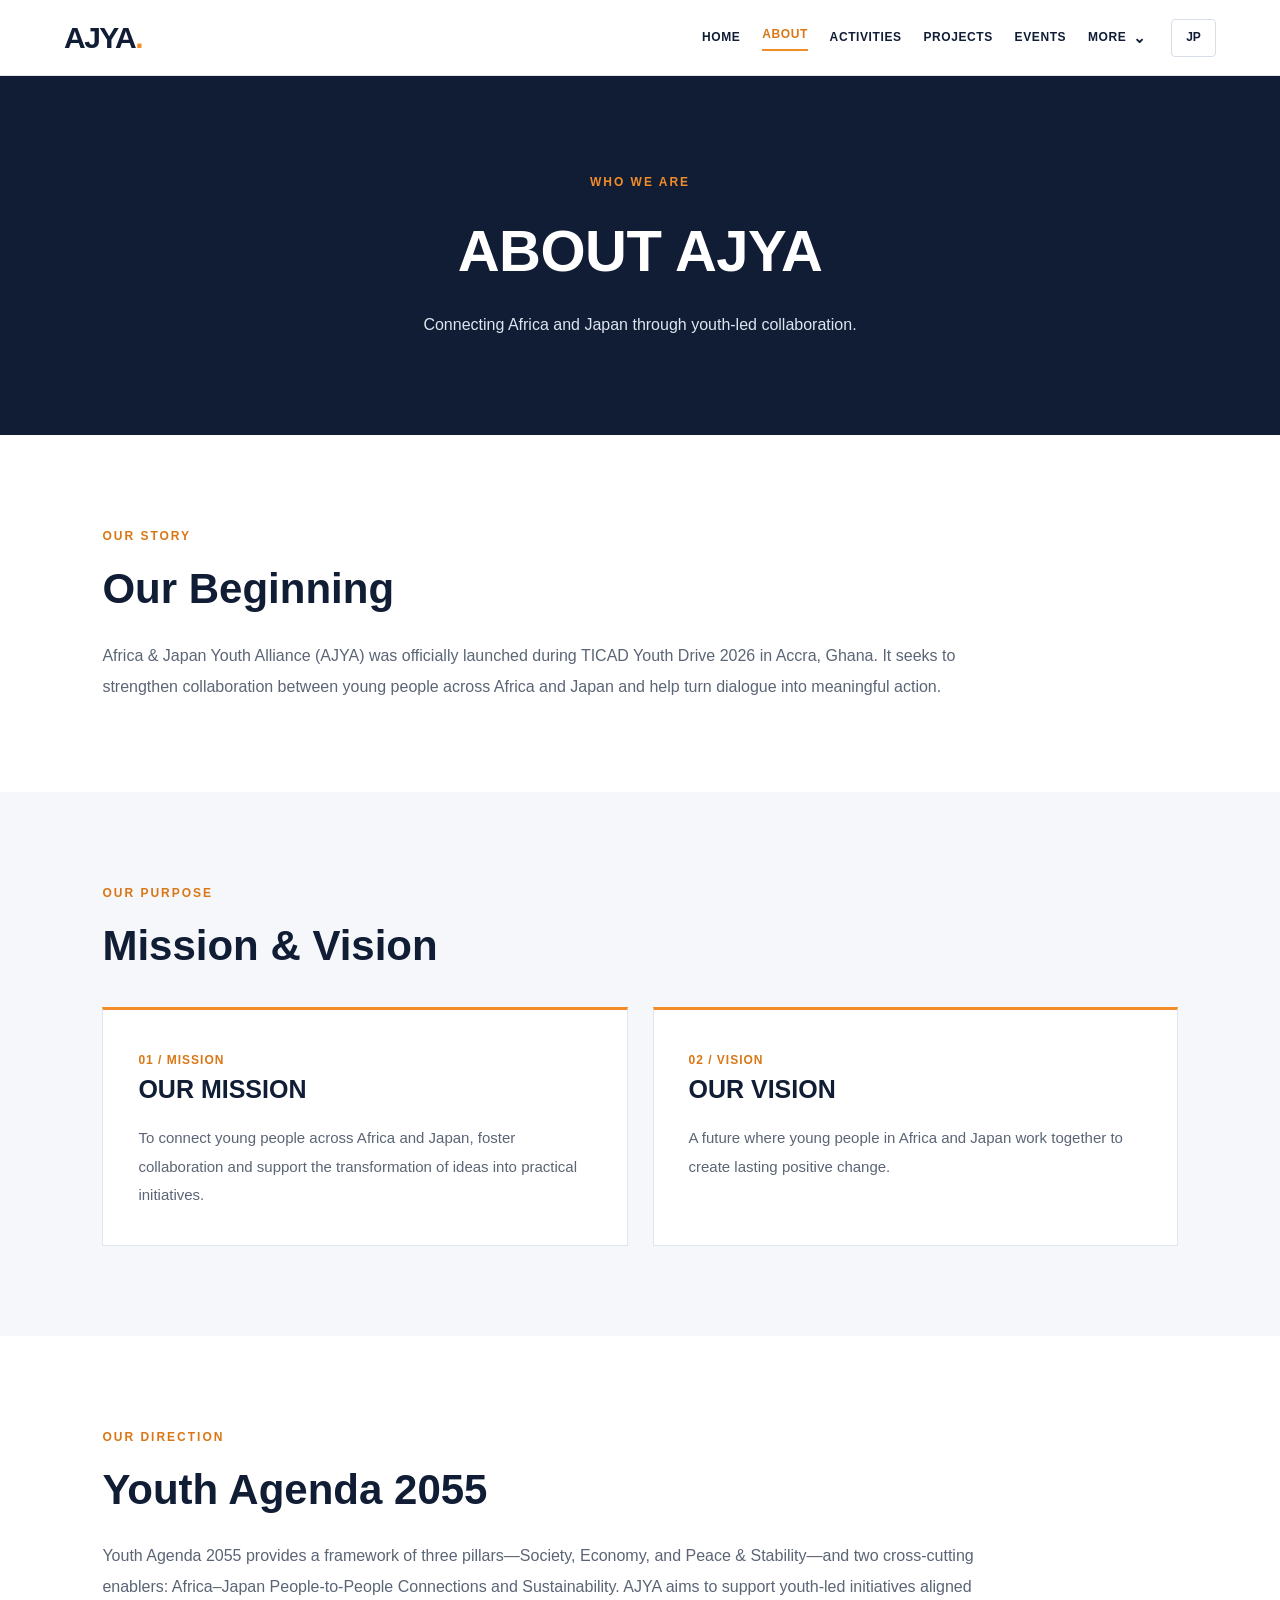
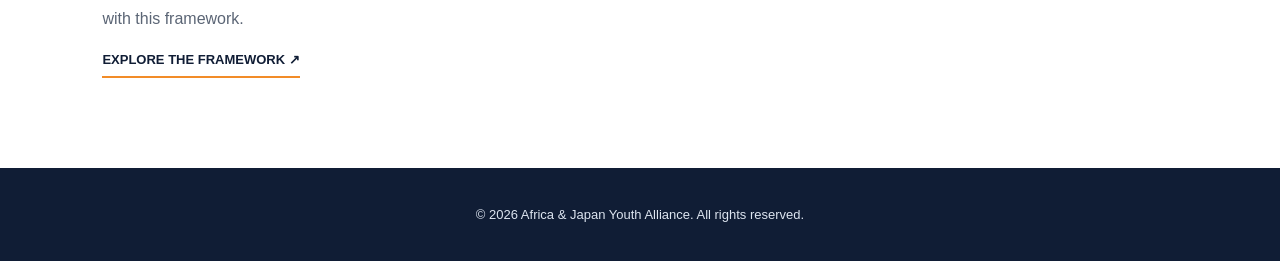
==== about.html @ 5da4e1aa "Add files via upload" ====
<!DOCTYPE html>
<html lang="en">
<head>
  <meta charset="UTF-8">
  <meta name="viewport"
        content="width=device-width, initial-scale=1.0">

  <meta name="description"
        content="Learn about the Africa & Japan Youth Alliance (AJYA).">

  <title>About Us | AJYA</title>

  <link rel="stylesheet" href="style.css">
  <script src="script.js" defer></script>
</head>

<body>

  <!-- HEADER -->
  <header class="header">
    <a href="index.html#home" class="logo">
      AJYA<span>.</span>
    </a>
  </header>
  <main>

    <!-- PAGE HERO -->
    <section class="about-page-hero">

      <p class="subtitle">WHO WE ARE</p>

      <h1>ABOUT AJYA</h1>

      <p data-en="Connecting Africa and Japan through youth-led collaboration."
         data-ja="若者の協働を通じて、アフリカと日本をつなぐ。">
        Connecting Africa and Japan through
        youth-led collaboration.
      </p>

    </section>

    <!-- OUR STORY -->
    <section class="section">

      <p class="section-label">OUR STORY</p>

      <h2 data-en="Our Beginning"
          data-ja="AJYAの始まり">
        Our Beginning
      </h2>

      <p data-en="Africa & Japan Youth Alliance (AJYA) was officially launched during TICAD Youth Drive 2026 in Accra, Ghana. It seeks to strengthen collaboration between young people across Africa and Japan and help turn dialogue into meaningful action."
         data-ja="日アフリカユース連合（AJYA）は、2026年にガーナ・アクラで開催されたTICAD Youth Drive 2026において正式に発足しました。アフリカと日本の若者の協働を強化し、対話を具体的な行動につなげることを目指しています。">
        Africa & Japan Youth Alliance (AJYA) was
        officially launched during TICAD Youth Drive
        2026 in Accra, Ghana. It seeks to strengthen
        collaboration between young people across
        Africa and Japan and help turn dialogue
        into meaningful action.
      </p>

    </section>

    <!-- MISSION & VISION -->
    <section class="section about-values">

      <p class="section-label">OUR PURPOSE</p>

      <h2 data-en="Mission & Vision"
          data-ja="ミッションとビジョン">
        Mission & Vision
      </h2>

      <div class="about-values-grid">

        <article class="about-value-card">

          <span class="agenda-number">01 / MISSION</span>

          <h3>OUR MISSION</h3>

          <p data-en="To connect young people across Africa and Japan, foster collaboration and support the transformation of ideas into practical initiatives."
             data-ja="アフリカと日本の若者をつなぎ、協働を促進し、アイデアを具体的な取り組みに変えることを支援します。">
            To connect young people across Africa
            and Japan, foster collaboration and
            support the transformation of ideas
            into practical initiatives.
          </p>

        </article>

        <article class="about-value-card">

          <span class="agenda-number">02 / VISION</span>

          <h3>OUR VISION</h3>

          <p data-en="A future where young people in Africa and Japan work together to create lasting positive change."
             data-ja="アフリカと日本の若者が協力し、長期的で前向きな変化を生み出す未来を目指します。">
            A future where young people in Africa
            and Japan work together to create
            lasting positive change.
          </p>

        </article>

      </div>

    </section>

    <!-- YOUTH AGENDA 2055 -->
    <section class="section">

      <p class="section-label">OUR DIRECTION</p>

      <h2>Youth Agenda 2055</h2>

      <p data-en="Youth Agenda 2055 provides a framework of three pillars—Society, Economy, and Peace & Stability—and two cross-cutting enablers: Africa–Japan People-to-People Connections and Sustainability. AJYA aims to support youth-led initiatives aligned with this framework."
         data-ja="Youth Agenda 2055は、「社会」「経済」「平和と安定」の3つの柱と、「日本とアフリカ間の人と人とのつながり」「持続可能性」の2つの横断的な基盤で構成されています。AJYAは、この枠組みに沿った若者主体の取り組みを支えることを目指します。">
        Youth Agenda 2055 provides a framework
        of three pillars and two cross-cutting
        enablers. AJYA aims to support youth-led
        initiatives aligned with this framework.
      </p>

      <a href="index.html#activities"
         class="agenda-link"
         data-en="EXPLORE THE FRAMEWORK ↗"
         data-ja="5つの分野を見る ↗">
        EXPLORE THE FRAMEWORK ↗
      </a>

    </section>

  </main>

  <footer>
    <p>
      &copy; 2026 Africa &amp; Japan Youth Alliance.
      All rights reserved.
    </p>
  </footer>

</body>
</html>
---- style.css ----
/* ==========================================
   AJYA OFFICIAL WEBSITE
   COMPLETE STYLESHEET
   STEP 17
========================================== */

/* ==========================================
   1. DESIGN VARIABLES
========================================== */

:root {
  --navy: #101D35;
  --navy-light: #1D3152;
  --orange: #F28C28;
  --orange-dark: #D97716;
  --white: #FFFFFF;
  --background: #F5F7FA;
  --border: #E1E6ED;
  --text: #101D35;
  --muted: #5B6575;
  --shadow: 0 10px 25px rgba(16, 29, 53, 0.08);
}

/* ==========================================
   2. RESET & GLOBAL
========================================== */

* {
  margin: 0;
  padding: 0;
  box-sizing: border-box;
}

html {
  scroll-behavior: smooth;
  scroll-padding-top: 90px;
}

body {
  font-family:
    Arial,
    "Noto Sans JP",
    "Hiragino Kaku Gothic ProN",
    "Yu Gothic",
    sans-serif;
  color: var(--text);
  background: var(--white);
  line-height: 1.7;
  overflow-x: hidden;
}

img {
  display: block;
  max-width: 100%;
  height: auto;
}

a {
  color: inherit;
  text-decoration: none;
}

button {
  font: inherit;
}

button,
a,
summary {
  -webkit-tap-highlight-color: transparent;
}

button:focus-visible,
a:focus-visible,
summary:focus-visible {
  outline: 3px solid var(--orange);
  outline-offset: 4px;
}

h1,
h2,
h3,
h4 {
  line-height: 1.35;
  font-weight: 700;
}

p {
  line-height: 1.9;
}

[hidden] {
  display: none !important;
}

/* ==========================================
   3. HEADER - COMMON
========================================== */

.header,
.header.ajya-header {
  position: relative;
  z-index: 1000;
  display: flex;
  align-items: center;
  justify-content: space-between;
  gap: 24px;
  min-height: 76px;
  padding: 16px 5%;
  background: var(--white);
  color: var(--navy);
  border-bottom: 1px solid var(--border);
}

.logo {
  display: inline-block;
  flex-shrink: 0;
  color: var(--navy);
  font-size: 30px;
  font-weight: 900;
  letter-spacing: -1.5px;
  line-height: 1;
}

.logo span {
  color: var(--orange);
}

/* Desktop navigation */

.ajya-desktop-nav {
  display: flex;
  align-items: center;
  justify-content: center;
  gap: clamp(12px, 1.7vw, 28px);
  margin-left: auto;
}

.ajya-desktop-nav > a,
.ajya-more > summary {
  color: var(--navy);
  font-size: 12px;
  font-weight: 700;
  letter-spacing: 0.6px;
  white-space: nowrap;
  cursor: pointer;
  transition: color 0.2s ease;
}

.ajya-desktop-nav > a:hover,
.ajya-more > summary:hover {
  color: var(--orange-dark);
}

.ajya-desktop-nav > a[aria-current="page"] {
  color: var(--orange-dark);
  border-bottom: 2px solid var(--orange);
  padding-bottom: 5px;
}

/* Header controls */

.ajya-header-controls {
  display: flex;
  align-items: center;
  gap: 12px;
  flex-shrink: 0;
}

.ajya-header .ajya-language-btn {
  display: inline-flex;
  align-items: center;
  justify-content: center;
  min-width: 45px;
  min-height: 38px;
  padding: 6px 10px;
  border: 1px solid #D8DEE7;
  border-radius: 4px;
  background: var(--white);
  color: var(--navy);
  font-size: 12px;
  font-weight: 700;
  cursor: pointer;
}

.ajya-language-btn:hover {
  border-color: var(--orange);
}

/* ==========================================
   4. MORE DROPDOWN
========================================== */

.ajya-more {
  position: relative;
}

.ajya-more > summary {
  display: flex;
  align-items: center;
  gap: 7px;
  list-style: none;
}

.ajya-more > summary::-webkit-details-marker {
  display: none;
}

.ajya-more > summary::after {
  content: "⌄";
  font-size: 15px;
  line-height: 1;
}

.ajya-more[open] > summary,
.ajya-more-active > summary {
  color: var(--orange-dark);
}

.ajya-more-links {
  position: absolute;
  top: calc(100% + 20px);
  right: 0;
  width: 190px;
  padding: 8px;
  background: var(--white);
  border: 1px solid var(--border);
  box-shadow: 0 12px 28px rgba(16, 29, 53, 0.12);
  z-index: 1100;
}

.ajya-more-links a {
  display: block;
  padding: 12px;
  color: var(--navy);
  font-size: 13px;
  font-weight: 600;
}

.ajya-more-links a:hover,
.ajya-more-links a[aria-current="page"] {
  background: #FFF1E3;
  color: #B85F0B;
}

/* ==========================================
   5. MOBILE NAVIGATION
========================================== */

.ajya-header .ajya-menu-btn {
  display: none;
  align-items: center;
  justify-content: center;
  width: 42px;
  height: 42px;
  padding: 0;
  background: transparent;
  border: 1px solid #D8DEE7;
  border-radius: 4px;
  color: var(--navy);
  font-size: 23px;
  cursor: pointer;
}

.ajya-mobile-nav {
  display: none;
}

.ajya-mobile-nav[hidden] {
  display: none !important;
}

/* ==========================================
   6. HOME HERO
========================================== */

.hero {
  position: relative;
  display: flex;
  align-items: center;
  justify-content: center;
  min-height: 620px;
  padding: 110px 8%;
  color: var(--white);
  text-align: center;
  background:
    linear-gradient(
      rgba(16, 29, 53, 0.62),
      rgba(16, 29, 53, 0.72)
    ),
    url("hero.jpg") center / cover no-repeat;
}

.hero-content {
  position: relative;
  z-index: 1;
  max-width: 900px;
  margin: 0 auto;
}

.hero h1,
.hero-title {
  color: var(--white);
  font-size: clamp(38px, 5.5vw, 72px);
  line-height: 1.2;
  letter-spacing: -1px;
  margin-bottom: 25px;
}

.hero p {
  max-width: 720px;
  margin: 0 auto 32px;
  color: #E8EDF5;
  font-size: clamp(15px, 1.7vw, 19px);
}

/* ==========================================
   7. BUTTONS & LINKS
========================================== */

.btn {
  display: inline-block;
  padding: 14px 30px;
  background: var(--orange);
  color: var(--navy);
  border: 1px solid var(--orange);
  font-size: 13px;
  font-weight: 700;
  letter-spacing: 0.5px;
  text-align: center;
  transition:
    background 0.2s ease,
    transform 0.2s ease;
}

.btn:hover {
  background: #FFA94D;
  transform: translateY(-2px);
}

.btn-outline {
  display: inline-block;
  padding: 13px 28px;
  background: transparent;
  color: var(--navy);
  border: 1px solid var(--navy);
  font-size: 13px;
  font-weight: 700;
}

.btn-outline:hover {
  background: var(--navy);
  color: var(--white);
}

.agenda-link,
.news-readmore {
  display: inline-block;
  width: fit-content;
  margin-top: 15px;
  padding-bottom: 5px;
  border-bottom: 2px solid var(--orange);
  color: var(--navy);
  font-size: 13px;
  font-weight: 700;
  transition: color 0.2s ease;
}

.agenda-link:hover,
.news-readmore:hover {
  color: var(--orange-dark);
}

/* ==========================================
   8. COMMON SECTIONS
========================================== */

.section {
  padding: 90px 8%;
}

.section:nth-of-type(even) {
  /* Section backgrounds are controlled
     individually by page classes. */
}

.section-heading {
  max-width: 850px;
  margin-bottom: 35px;
}

.section-label {
  margin-bottom: 15px;
  color: var(--orange-dark);
  font-size: 12px;
  font-weight: 700;
  letter-spacing: 2px;
  text-transform: uppercase;
}

.section h2 {
  margin-bottom: 24px;
  color: var(--navy);
  font-size: clamp(28px, 3.5vw, 42px);
  line-height: 1.25;
}

.section > p:not(.section-label),
.section-heading > p:not(.section-label) {
  max-width: 900px;
  color: var(--muted);
  font-size: 16px;
  line-height: 1.95;
}

.section h3 {
  color: var(--navy);
}

.agenda-number {
  display: inline-block;
  color: var(--orange-dark);
  font-size: 12px;
  font-weight: 700;
  letter-spacing: 1px;
}

/* ==========================================
   9. YOUTH AGENDA 2055
========================================== */

.agenda-grid {
  display: grid;
  grid-template-columns: repeat(3, minmax(0, 1fr));
  gap: 22px;
  margin-top: 35px;
}

.agenda-card {
  min-width: 0;
  padding: 30px;
  background: var(--white);
  border: 1px solid var(--border);
  transition: transform 0.25s ease;
}

.agenda-card:hover {
  transform: translateY(-4px);
}

.agenda-card h3 {
  margin: 16px 0;
  font-size: 22px;
}

.agenda-card p {
  color: var(--muted);
  font-size: 15px;
  line-height: 1.85;
}

.agenda-card.enabler {
  border-top: 3px solid var(--orange);
}

.agenda-enablers {
  display: grid;
  grid-template-columns: repeat(2, minmax(0, 1fr));
  gap: 22px;
  margin-top: 22px;
}

.agenda-enablers .agenda-card {
  background: #FFF9F2;
}

/* Legacy pillar styles */

.pillar-container {
  display: grid;
  grid-template-columns: repeat(3, minmax(0, 1fr));
  gap: 22px;
  margin-top: 35px;
}

.pillar {
  padding: 30px;
  background: var(--background);
  border-top: 3px solid var(--orange);
}

/* ==========================================
   10. FEATURED PROJECT - HOME
========================================== */

.featured-project {
  display: grid;
  grid-template-columns: repeat(2, minmax(0, 1fr));
  align-items: center;
  gap: 45px;
  margin-top: 35px;
}

.featured-project-image {
  width: 100%;
  min-height: 340px;
  background:
    url("youth-drive.jpg") center / cover no-repeat;
}

.featured-project img,
.project-image {
  width: 100%;
  height: 340px;
  object-fit: cover;
}

.featured-project-content h3 {
  margin-bottom: 20px;
  font-size: 30px;
}

.featured-project-content p {
  margin-bottom: 22px;
  color: var(--muted);
  font-size: 15px;
  line-height: 1.9;
}

.project-button {
  display: inline-block;
  padding: 13px 25px;
  background: var(--orange);
  color: var(--navy);
  font-size: 13px;
  font-weight: 700;
}

.project-button:hover {
  background: #FFA94D;
}

/* ==========================================
   11. HOME EVENT CARDS
========================================== */

.events-grid {
  display: grid;
  grid-template-columns: repeat(2, minmax(0, 1fr));
  gap: 25px;
  margin-top: 35px;
}

.event-card {
  display: flex;
  flex-direction: column;
  align-items: flex-start;
  min-width: 0;
  padding: 30px;
  background: var(--white);
  border: 1px solid var(--border);
}

.event-card h3 {
  margin: 12px 0 18px;
  font-size: 23px;
}

.event-card p {
  margin-bottom: 20px;
  color: var(--muted);
  font-size: 15px;
  line-height: 1.85;
}

.report-button {
  display: inline-block;
  padding: 11px 20px;
  margin: 6px 8px 6px 0;
  background: var(--navy);
  color: var(--white);
  font-size: 12px;
  font-weight: 700;
  transition: background 0.2s ease;
}

.report-button:hover {
  background: var(--navy-light);
}

/* ==========================================
   12. ABOUT PAGE
========================================== */

.about-page-hero {
  padding: 95px 8%;
  background: var(--navy);
  color: var(--white);
  text-align: center;
}

.about-page-hero .subtitle {
  margin-bottom: 18px;
  color: var(--orange);
  font-size: 12px;
  font-weight: 700;
  letter-spacing: 2px;
}

.about-page-hero h1 {
  margin-bottom: 20px;
  color: var(--white);
  font-size: clamp(34px, 5vw, 58px);
  letter-spacing: -0.5px;
}

.about-page-hero > p:not(.subtitle) {
  max-width: 780px;
  margin: 0 auto;
  color: #DDE5F0;
  font-size: 16px;
  line-height: 1.9;
}

.about-values {
  background: var(--background);
}

.about-values-grid {
  display: grid;
  grid-template-columns: repeat(2, minmax(0, 1fr));
  gap: 25px;
  margin-top: 35px;
}

.about-value-card {
  padding: 35px;
  background: var(--white);
  border: 1px solid var(--border);
  border-top: 3px solid var(--orange);
}

.about-value-card h3 {
  margin-bottom: 18px;
  font-size: 25px;
}

.about-value-card p {
  color: var(--muted);
  font-size: 15px;
  line-height: 1.9;
}

/* ==========================================
   13. ACTIVITIES PAGE
========================================== */

.activities-section {
  background: var(--background);
}

.activity-grid {
  display: grid;
  grid-template-columns: repeat(3, minmax(0, 1fr));
  gap: 22px;
  margin-top: 35px;
}

.activity-card {
  min-width: 0;
  padding: 30px;
  background: var(--white);
  border: 1px solid var(--border);
}

.activity-card h3 {
  margin: 18px 0;
  font-size: 23px;
}

.activity-card p {
  color: var(--muted);
  font-size: 15px;
  line-height: 1.9;
}

/* ==========================================
   14. PROJECTS PAGE
========================================== */

.projects-process-section {
  background: var(--background);
}

.project-steps {
  display: grid;
  grid-template-columns: repeat(3, minmax(0, 1fr));
  gap: 22px;
  margin-top: 35px;
}

.project-step {
  min-width: 0;
  padding: 32px;
  background: var(--white);
  border: 1px solid var(--border);
  transition: transform 0.25s ease;
}

.project-step:hover {
  transform: translateY(-4px);
}

.project-step h3 {
  margin: 20px 0;
  font-size: 23px;
}

.project-step p {
  color: var(--muted);
  font-size: 15px;
  line-height: 1.9;
}

.project-placeholder {
  margin-top: 35px;
  padding: 65px 30px;
  background: var(--background);
  border: 1px dashed #BAC5D2;
  text-align: center;
}

.project-placeholder-icon {
  display: inline-flex;
  align-items: center;
  justify-content: center;
  width: 60px;
  height: 60px;
  margin-bottom: 25px;
  border-radius: 50%;
  background: var(--navy);
  color: var(--orange);
  font-size: 36px;
}

.project-placeholder h3 {
  margin-bottom: 15px;
  font-size: 26px;
}

.project-placeholder p {
  max-width: 600px;
  margin: 0 auto;
  color: var(--muted);
  font-size: 15px;
  line-height: 1.9;
}

/* ==========================================
   15. EVENTS PAGE
========================================== */

.events-page-section {
  background: var(--background);
}

.events-page-grid {
  display: grid;
  grid-template-columns: repeat(2, minmax(0, 1fr));
  gap: 25px;
  margin-top: 35px;
}

.events-page-card {
  display: flex;
  flex-direction: column;
  align-items: flex-start;
  min-width: 0;
  padding: 35px;
  background: var(--white);
  border: 1px solid var(--border);
}

.events-page-card h3 {
  margin: 15px 0;
  font-size: 26px;
  line-height: 1.4;
}

.events-page-card > p {
  margin-bottom: 20px;
  color: var(--muted);
  font-size: 15px;
  line-height: 1.9;
}

.event-highlights {
  width: 100%;
  padding: 22px;
  margin: 12px 0 28px;
  background: var(--background);
  border-left: 3px solid var(--orange);
}

.event-highlights h4 {
  margin-bottom: 10px;
  font-size: 15px;
}

.event-highlights p {
  font-size: 14px;
  line-height: 1.8;
}

.event-actions {
  display: flex;
  flex-wrap: wrap;
  gap: 12px;
  margin-top: auto;
}

/* ==========================================
   16. NEWS PAGE
========================================== */

.news-section {
  background: var(--background);
}

.news-grid {
  display: grid;
  grid-template-columns: repeat(2, minmax(0, 1fr));
  gap: 24px;
  margin-top: 35px;
}

.news-card {
  display: flex;
  flex-direction: column;
  align-items: flex-start;
  min-width: 0;
  padding: 35px;
  background: var(--white);
  border: 1px solid var(--border);
  transition:
    transform 0.25s ease,
    box-shadow 0.25s ease;
}

.news-card:hover {
  transform: translateY(-4px);
  box-shadow: var(--shadow);
}

.news-meta {
  display: flex;
  flex-wrap: wrap;
  align-items: center;
  gap: 12px;
  margin-bottom: 20px;
}

.news-date {
  color: var(--muted);
  font-size: 12px;
  font-weight: 700;
  letter-spacing: 0.5px;
}

.news-category {
  padding: 5px 10px;
  background: #FFF1E3;
  color: #B85F0B;
  font-size: 11px;
  font-weight: 700;
  letter-spacing: 0.5px;
}

.news-card h3 {
  margin-bottom: 18px;
  font-size: 23px;
  line-height: 1.45;
}

.news-card p {
  margin-bottom: 25px;
  color: var(--muted);
  font-size: 15px;
  line-height: 1.9;
}

.news-card .news-readmore {
  margin-top: auto;
}

/* ==========================================
   17. PARTNERS PAGE
========================================== */

.partners-directory,
.partners-contact-section {
  background: var(--background);
}

.partners-placeholder {
  margin-top: 35px;
  padding: 60px 30px;
  background: var(--white);
  border: 1px dashed #BAC5D2;
  text-align: center;
}

.partners-placeholder-symbol {
  display: flex;
  align-items: center;
  justify-content: center;
  width: 60px;
  height: 60px;
  margin: 0 auto 22px;
  border-radius: 50%;
  background: var(--navy);
  color: var(--orange);
  font-size: 36px;
}

.partners-placeholder h3 {
  margin-bottom: 15px;
  font-size: 24px;
}

.partners-placeholder p {
  max-width: 600px;
  margin: 0 auto;
  color: var(--muted);
  font-size: 15px;
  line-height: 1.9;
}

.partner-types-grid {
  display: grid;
  grid-template-columns: repeat(3, minmax(0, 1fr));
  gap: 22px;
  margin-top: 35px;
}

.partner-type-card {
  min-width: 0;
  padding: 30px;
  background: var(--white);
  border: 1px solid var(--border);
}

.partner-type-card h3 {
  margin: 18px 0;
  font-size: 21px;
  line-height: 1.4;
}

.partner-type-card p {
  color: var(--muted);
  font-size: 15px;
  line-height: 1.9;
}

/* ==========================================
   18. CONTACT PAGE
========================================== */

.contact-categories-section {
  background: var(--background);
}

.contact-category-grid {
  display: grid;
  grid-template-columns: repeat(3, minmax(0, 1fr));
  gap: 22px;
  margin-top: 35px;
}

.contact-category-card {
  min-width: 0;
  padding: 30px;
  background: var(--white);
  border: 1px solid var(--border);
}

.contact-category-card h3 {
  margin: 18px 0;
  font-size: 21px;
  line-height: 1.4;
}

.contact-category-card p {
  color: var(--muted);
  font-size: 15px;
  line-height: 1.9;
}

.contact-information-box {
  margin-top: 30px;
  padding: 40px;
  background: var(--background);
  border-left: 4px solid var(--orange);
}

.contact-information-box h3 {
  margin-bottom: 15px;
  font-size: 22px;
}

.contact-information-box p {
  color: var(--muted);
  font-size: 15px;
  line-height: 1.9;
}

.contact-related-links {
  display: flex;
  flex-wrap: wrap;
  gap: 25px;
  margin-top: 25px;
}

/* ==========================================
   19. FOOTER
========================================== */

footer,
.footer {
  padding: 35px 8%;
  background: var(--navy);
  color: #DDE5F0;
  text-align: center;
}

footer p,
.footer p {
  font-size: 13px;
  line-height: 1.8;
}

/* ==========================================
   20. TABLET
========================================== */

@media (max-width: 1100px) {

  .ajya-desktop-nav {
    display: none;
  }

  .ajya-header .ajya-menu-btn {
    display: inline-flex;
  }

  .ajya-mobile-nav:not([hidden]) {
    position: absolute;
    top: 100%;
    left: 0;
    right: 0;
    z-index: 1200;
    display: flex;
    flex-direction: column;
    max-height: calc(100vh - 75px);
    overflow-y: auto;
    padding: 15px 5% 25px;
    background: var(--white);
    border-top: 1px solid var(--border);
    box-shadow: 0 12px 24px rgba(16, 29, 53, 0.1);
  }

  .ajya-mobile-nav a {
    display: block;
    padding: 14px 5px;
    color: var(--navy);
    border-bottom: 1px solid var(--border);
    font-size: 14px;
    font-weight: 700;
  }

  .ajya-mobile-nav a:hover,
  .ajya-mobile-nav a[aria-current="page"] {
    color: var(--orange-dark);
  }

  .agenda-grid,
  .activity-grid,
  .project-steps,
  .partner-types-grid,
  .contact-category-grid {
    grid-template-columns: repeat(2, minmax(0, 1fr));
  }

  .featured-project {
    gap: 30px;
  }

}

/* ==========================================
   21. MOBILE
========================================== */

@media (max-width: 768px) {

  html {
    scroll-padding-top: 75px;
  }

  .header,
  .header.ajya-header {
    min-height: 70px;
    padding: 14px 5%;
  }

  .logo {
    font-size: 27px;
  }

  .hero {
    min-height: 500px;
    padding: 85px 6%;
  }

  .hero h1,
  .hero-title {
    font-size: clamp(34px, 8vw, 48px);
  }

  .hero p {
    font-size: 15px;
  }

  .section {
    padding: 65px 6%;
  }

  .section h2 {
    font-size: 30px;
  }

  .about-page-hero {
    padding: 75px 6%;
  }

  .about-page-hero h1 {
    font-size: 36px;
  }

  .about-page-hero > p:not(.subtitle) {
    font-size: 15px;
  }

  .agenda-grid,
  .agenda-enablers,
  .pillar-container,
  .featured-project,
  .events-grid,
  .about-values-grid,
  .activity-grid,
  .project-steps,
  .events-page-grid,
  .news-grid,
  .partner-types-grid,
  .contact-category-grid {
    grid-template-columns: 1fr;
  }

  .agenda-card,
  .event-card,
  .about-value-card,
  .activity-card,
  .project-step,
  .events-page-card,
  .news-card,
  .partner-type-card,
  .contact-category-card {
    padding: 25px;
  }

  .featured-project-image {
    min-height: 260px;
  }

  .featured-project img,
  .project-image {
    height: 260px;
  }

  .featured-project-content h3 {
    font-size: 25px;
  }

  .events-page-card h3 {
    font-size: 23px;
  }

  .event-actions {
    flex-direction: column;
    align-items: flex-start;
  }

  .project-placeholder,
  .partners-placeholder {
    padding: 45px 20px;
  }

  .project-placeholder h3,
  .partners-placeholder h3 {
    font-size: 22px;
  }

  .contact-information-box {
    padding: 28px 22px;
  }

  .contact-related-links {
    flex-direction: column;
    align-items: flex-start;
    gap: 15px;
  }

  footer,
  .footer {
    padding: 30px 6%;
  }

}

/* ==========================================
   22. SMALL MOBILE
========================================== */

@media (max-width: 400px) {

  .hero h1,
  .hero-title {
    font-size: 32px;
  }

  .section h2 {
    font-size: 27px;
  }

  .about-page-hero h1 {
    font-size: 32px;
  }

  .ajya-header-controls {
    gap: 8px;
  }

  .ajya-header .ajya-language-btn {
    min-width: 40px;
  }

}

/* ==========================================
   23. REDUCED MOTION
========================================== */

@media (prefers-reduced-motion: reduce) {

  html {
    scroll-behavior: auto;
  }

  *,
  *::before,
  *::after {
    transition-duration: 0.01ms !important;
    animation-duration: 0.01ms !important;
  }

}

/* ==========================================
   END OF STYLESHEET
========================================== */
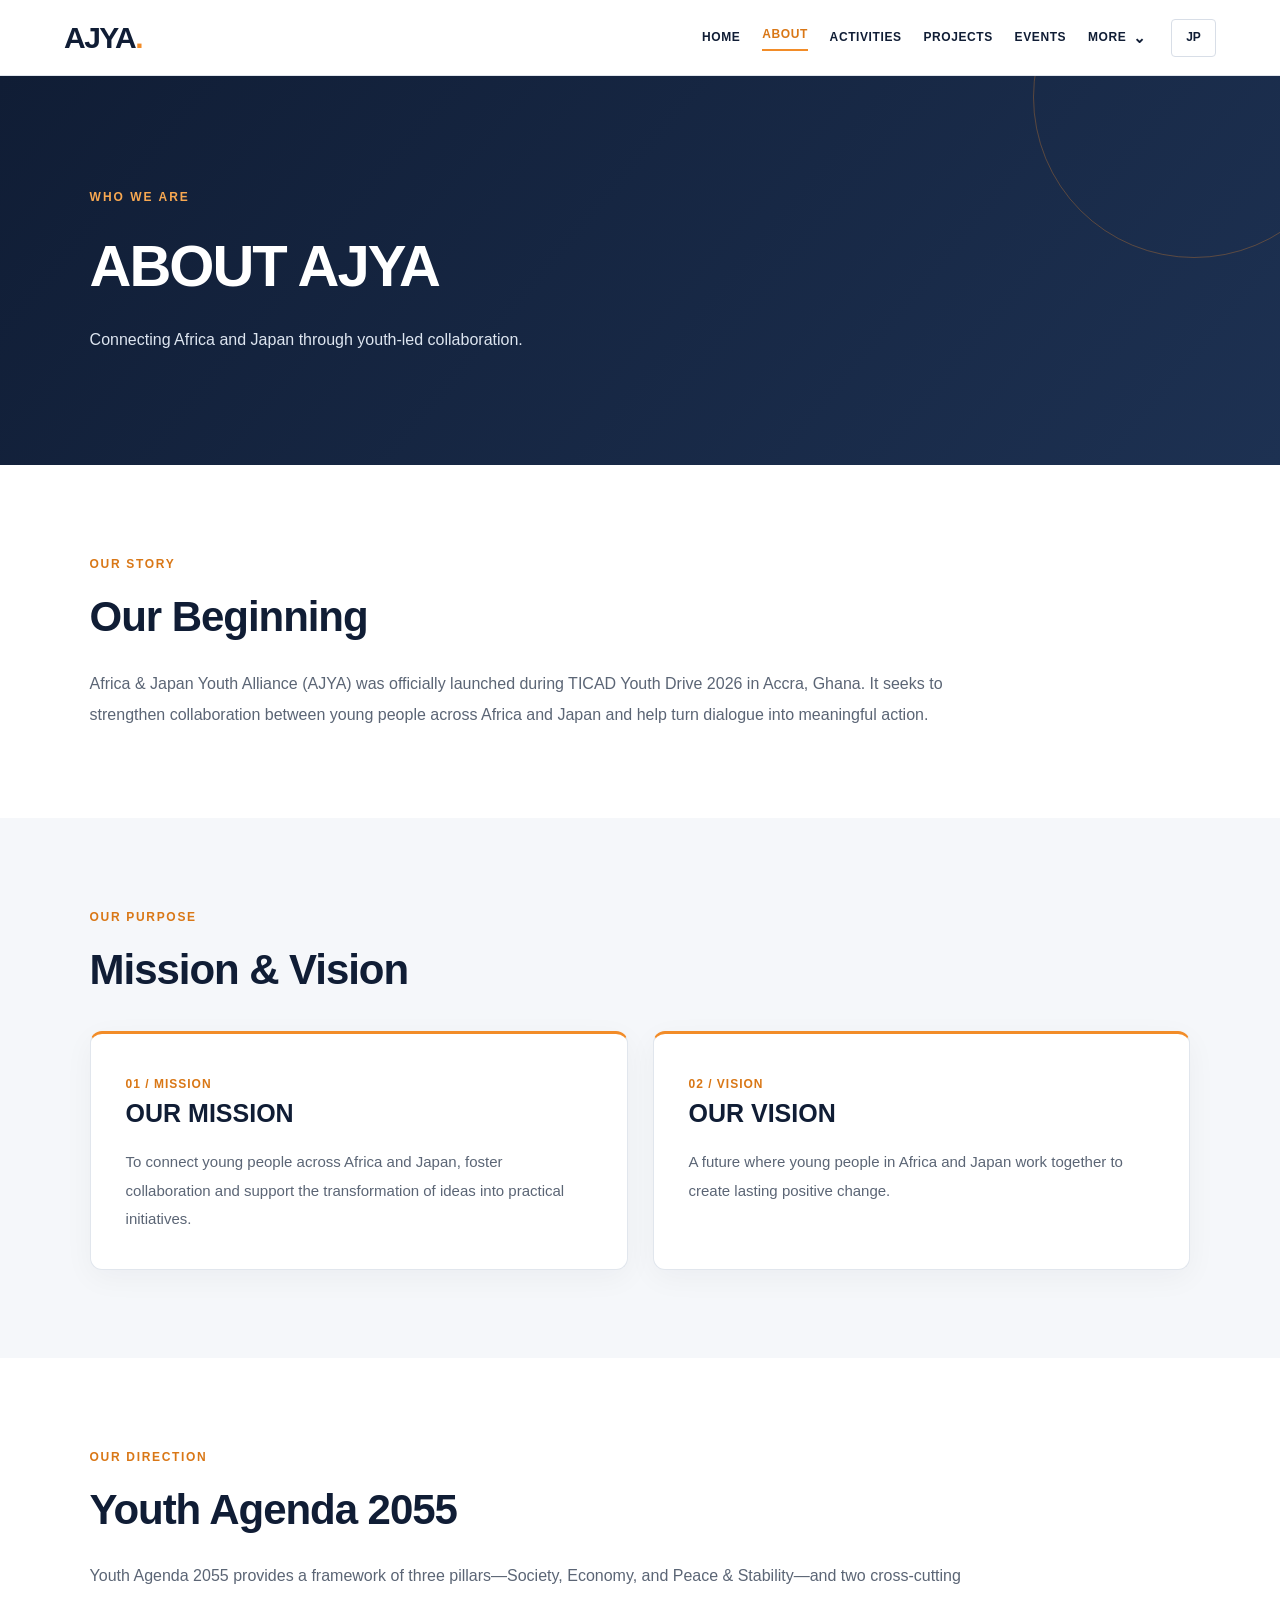
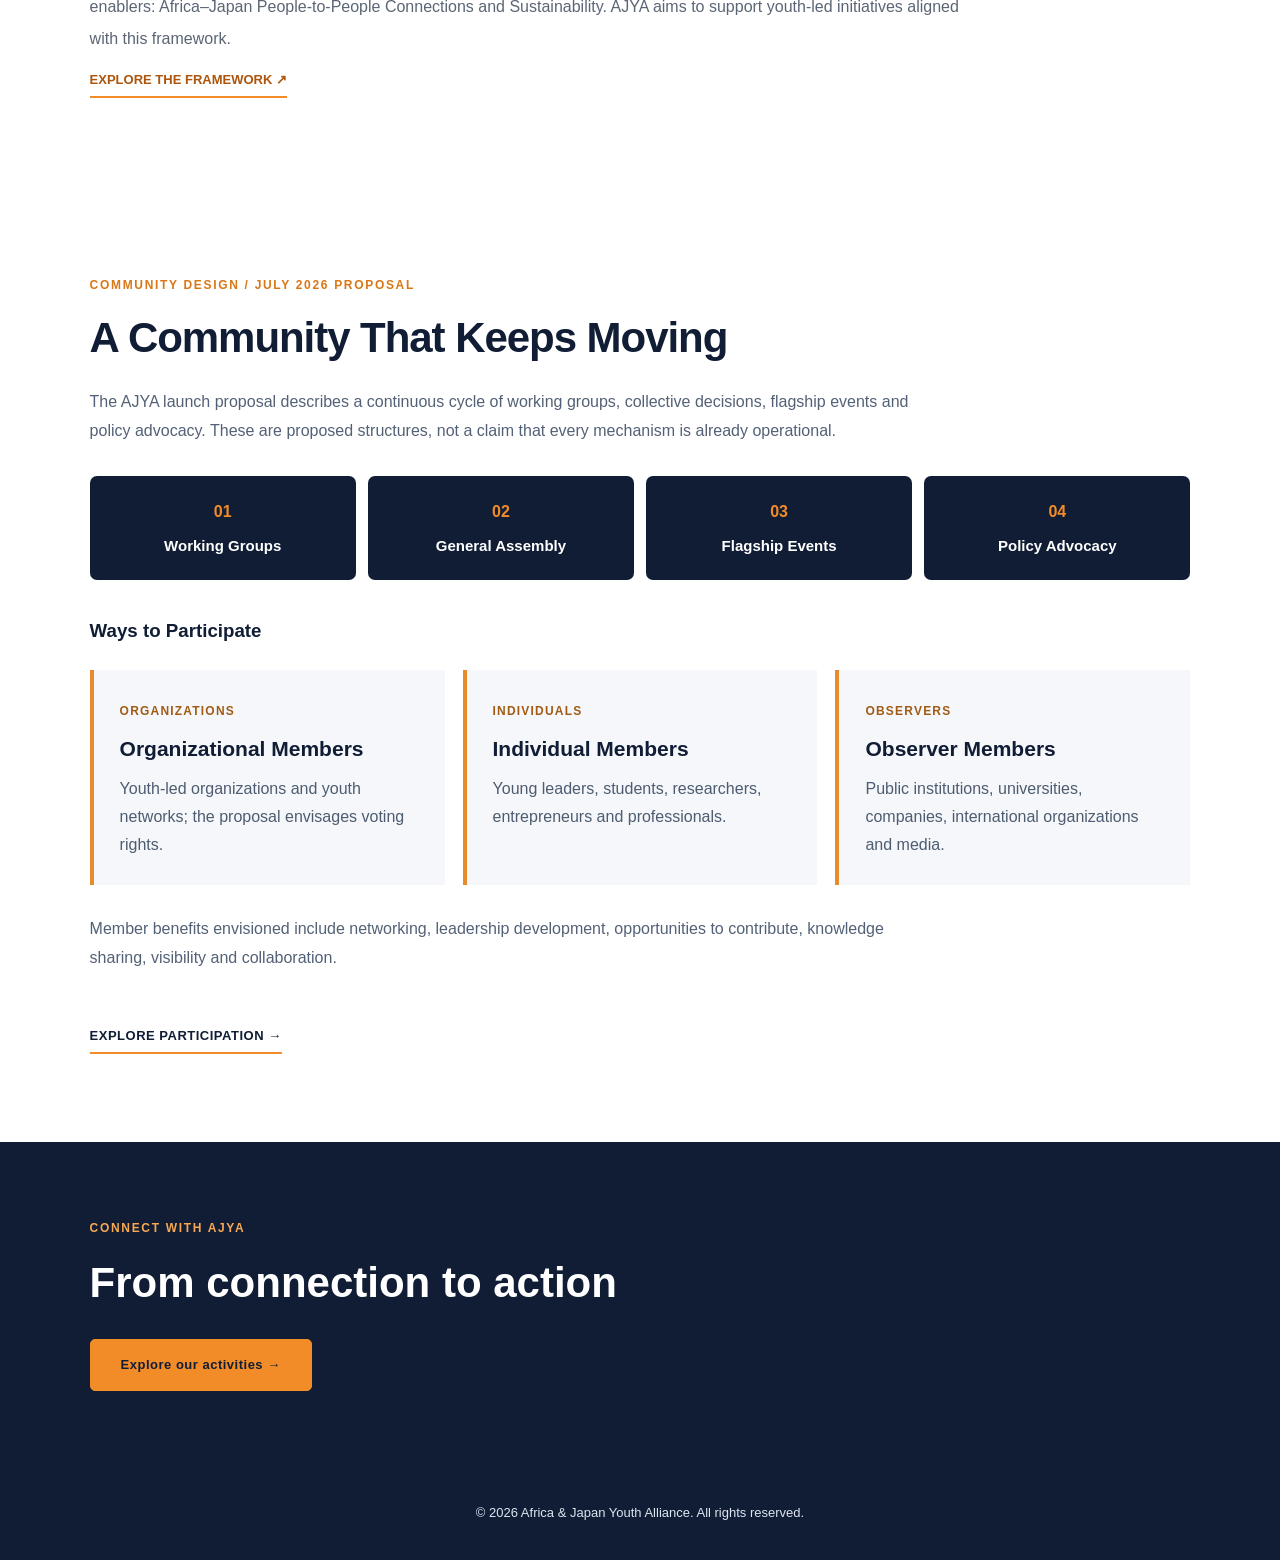
==== commit 9954bc3e: "Add files via upload" ====
--- a/about.html
+++ b/about.html
@@ -1,146 +1,95 @@
-
-<!DOCTYPE html>
-<html lang="en">
-<head>
-  <meta charset="UTF-8">
-  <meta name="viewport"
-        content="width=device-width, initial-scale=1.0">
-
-  <meta name="description"
-        content="Learn about the Africa & Japan Youth Alliance (AJYA).">
-
-  <title>About Us | AJYA</title>
-
-  <link rel="stylesheet" href="style.css">
-  <script src="script.js" defer></script>
-</head>
-
-<body>
-
-  <!-- HEADER -->
-  <header class="header">
-    <a href="index.html#home" class="logo">
-      AJYA<span>.</span>
-    </a>
-  </header>
-  <main>
-
-    <!-- PAGE HERO -->
-    <section class="about-page-hero">
-
-      <p class="subtitle">WHO WE ARE</p>
-
-      <h1>ABOUT AJYA</h1>
-
-      <p data-en="Connecting Africa and Japan through youth-led collaboration."
-         data-ja="若者の協働を通じて、アフリカと日本をつなぐ。">
-        Connecting Africa and Japan through
-        youth-led collaboration.
-      </p>
-
-    </section>
-
-    <!-- OUR STORY -->
-    <section class="section">
-
-      <p class="section-label">OUR STORY</p>
-
-      <h2 data-en="Our Beginning"
-          data-ja="AJYAの始まり">
-        Our Beginning
-      </h2>
-
-      <p data-en="Africa & Japan Youth Alliance (AJYA) was officially launched during TICAD Youth Drive 2026 in Accra, Ghana. It seeks to strengthen collaboration between young people across Africa and Japan and help turn dialogue into meaningful action."
-         data-ja="日アフリカユース連合（AJYA）は、2026年にガーナ・アクラで開催されたTICAD Youth Drive 2026において正式に発足しました。アフリカと日本の若者の協働を強化し、対話を具体的な行動につなげることを目指しています。">
-        Africa & Japan Youth Alliance (AJYA) was
-        officially launched during TICAD Youth Drive
-        2026 in Accra, Ghana. It seeks to strengthen
-        collaboration between young people across
-        Africa and Japan and help turn dialogue
-        into meaningful action.
-      </p>
-
-    </section>
-
-    <!-- MISSION & VISION -->
-    <section class="section about-values">
-
-      <p class="section-label">OUR PURPOSE</p>
-
-      <h2 data-en="Mission & Vision"
-          data-ja="ミッションとビジョン">
-        Mission & Vision
-      </h2>
-
-      <div class="about-values-grid">
-
-        <article class="about-value-card">
-
-          <span class="agenda-number">01 / MISSION</span>
-
-          <h3>OUR MISSION</h3>
-
-          <p data-en="To connect young people across Africa and Japan, foster collaboration and support the transformation of ideas into practical initiatives."
-             data-ja="アフリカと日本の若者をつなぎ、協働を促進し、アイデアを具体的な取り組みに変えることを支援します。">
-            To connect young people across Africa
-            and Japan, foster collaboration and
-            support the transformation of ideas
-            into practical initiatives.
-          </p>
-
-        </article>
-
-        <article class="about-value-card">
-
-          <span class="agenda-number">02 / VISION</span>
-
-          <h3>OUR VISION</h3>
-
-          <p data-en="A future where young people in Africa and Japan work together to create lasting positive change."
-             data-ja="アフリカと日本の若者が協力し、長期的で前向きな変化を生み出す未来を目指します。">
-            A future where young people in Africa
-            and Japan work together to create
-            lasting positive change.
-          </p>
-
-        </article>
-
-      </div>
-
-    </section>
-
-    <!-- YOUTH AGENDA 2055 -->
-    <section class="section">
-
-      <p class="section-label">OUR DIRECTION</p>
-
-      <h2>Youth Agenda 2055</h2>
-
-      <p data-en="Youth Agenda 2055 provides a framework of three pillars—Society, Economy, and Peace & Stability—and two cross-cutting enablers: Africa–Japan People-to-People Connections and Sustainability. AJYA aims to support youth-led initiatives aligned with this framework."
-         data-ja="Youth Agenda 2055は、「社会」「経済」「平和と安定」の3つの柱と、「日本とアフリカ間の人と人とのつながり」「持続可能性」の2つの横断的な基盤で構成されています。AJYAは、この枠組みに沿った若者主体の取り組みを支えることを目指します。">
-        Youth Agenda 2055 provides a framework
-        of three pillars and two cross-cutting
-        enablers. AJYA aims to support youth-led
-        initiatives aligned with this framework.
-      </p>
-
-      <a href="index.html#activities"
-         class="agenda-link"
-         data-en="EXPLORE THE FRAMEWORK ↗"
-         data-ja="5つの分野を見る ↗">
-        EXPLORE THE FRAMEWORK ↗
-      </a>
-
-    </section>
-
-  </main>
-
-  <footer>
-    <p>
-      &copy; 2026 Africa &amp; Japan Youth Alliance.
-      All rights reserved.
-    </p>
-  </footer>
-
-</body>
-</html>
+
+<!DOCTYPE html>
+
+<html lang="en">
+<head>
+<meta charset="utf-8"/>
+<meta content="width=device-width, initial-scale=1.0" name="viewport"/>
+<meta content="Learn about the Africa &amp; Japan Youth Alliance (AJYA)." name="description"/>
+<title>About Us | AJYA</title>
+<link href="style.css" rel="stylesheet"/>
+<script defer="" src="script.js"></script>
+</head>
+<body class="renewal-inner page-about">
+<!-- HEADER -->
+<header class="header">
+<a class="logo" href="index.html#home">
+      AJYA<span>.</span>
+</a>
+</header>
+<main>
+<!-- PAGE HERO -->
+<section class="about-page-hero renewal-inner-hero">
+<p class="subtitle">WHO WE ARE</p>
+<h1>ABOUT AJYA</h1>
+<p data-en="Connecting Africa and Japan through youth-led collaboration." data-ja="若者の協働を通じて、アフリカと日本をつなぐ。">
+        Connecting Africa and Japan through
+        youth-led collaboration.
+      </p>
+</section>
+<!-- OUR STORY -->
+<section class="section">
+<p class="section-label">OUR STORY</p>
+<h2 data-en="Our Beginning" data-ja="AJYAの始まり">
+        Our Beginning
+      </h2>
+<p data-en="Africa &amp; Japan Youth Alliance (AJYA) was officially launched during TICAD Youth Drive 2026 in Accra, Ghana. It seeks to strengthen collaboration between young people across Africa and Japan and help turn dialogue into meaningful action." data-ja="日アフリカユース連合（AJYA）は、2026年にガーナ・アクラで開催されたTICAD Youth Drive 2026において正式に発足しました。アフリカと日本の若者の協働を強化し、対話を具体的な行動につなげることを目指しています。">
+        Africa &amp; Japan Youth Alliance (AJYA) was
+        officially launched during TICAD Youth Drive
+        2026 in Accra, Ghana. It seeks to strengthen
+        collaboration between young people across
+        Africa and Japan and help turn dialogue
+        into meaningful action.
+      </p>
+</section>
+<!-- MISSION & VISION -->
+<section class="section about-values">
+<p class="section-label">OUR PURPOSE</p>
+<h2 data-en="Mission &amp; Vision" data-ja="ミッションとビジョン">
+        Mission &amp; Vision
+      </h2>
+<div class="about-values-grid">
+<article class="about-value-card">
+<span class="agenda-number">01 / MISSION</span>
+<h3>OUR MISSION</h3>
+<p data-en="To connect young people across Africa and Japan, foster collaboration and support the transformation of ideas into practical initiatives." data-ja="アフリカと日本の若者をつなぎ、協働を促進し、アイデアを具体的な取り組みに変えることを支援します。">
+            To connect young people across Africa
+            and Japan, foster collaboration and
+            support the transformation of ideas
+            into practical initiatives.
+          </p>
+</article>
+<article class="about-value-card">
+<span class="agenda-number">02 / VISION</span>
+<h3>OUR VISION</h3>
+<p data-en="A future where young people in Africa and Japan work together to create lasting positive change." data-ja="アフリカと日本の若者が協力し、長期的で前向きな変化を生み出す未来を目指します。">
+            A future where young people in Africa
+            and Japan work together to create
+            lasting positive change.
+          </p>
+</article>
+</div>
+</section>
+<!-- YOUTH AGENDA 2055 -->
+<section class="section">
+<p class="section-label">OUR DIRECTION</p>
+<h2>Youth Agenda 2055</h2>
+<p data-en="Youth Agenda 2055 provides a framework of three pillars—Society, Economy, and Peace &amp; Stability—and two cross-cutting enablers: Africa–Japan People-to-People Connections and Sustainability. AJYA aims to support youth-led initiatives aligned with this framework." data-ja="Youth Agenda 2055は、「社会」「経済」「平和と安定」の3つの柱と、「日本とアフリカ間の人と人とのつながり」「持続可能性」の2つの横断的な基盤で構成されています。AJYAは、この枠組みに沿った若者主体の取り組みを支えることを目指します。">
+        Youth Agenda 2055 provides a framework
+        of three pillars and two cross-cutting
+        enablers. AJYA aims to support youth-led
+        initiatives aligned with this framework.
+      </p>
+<a class="agenda-link" data-en="EXPLORE THE FRAMEWORK ↗" data-ja="5つの分野を見る ↗" href="index.html#youth-agenda-2055">
+        EXPLORE THE FRAMEWORK ↗
+      </a>
+</section>
+<section class="section aj-framework-section" id="community-model"><div class="renewal-shell"><p class="section-label" data-en="COMMUNITY DESIGN / JULY 2026 PROPOSAL" data-ja="コミュニティ構想 / 2026年7月資料">COMMUNITY DESIGN / JULY 2026 PROPOSAL</p><h2 data-en="A Community That Keeps Moving" data-ja="つながり続け、行動し続けるコミュニティ">A Community That Keeps Moving</h2><p class="aj-framework-lead" data-en="The AJYA launch proposal describes a continuous cycle of working groups, collective decisions, flagship events and policy advocacy. These are proposed structures, not a claim that every mechanism is already operational." data-ja="AJYAの設立構想では、ワーキンググループ、意思決定、主要イベント、政策提言を循環させる仕組みを示しています。すべてが運用開始済みという意味ではありません。">The AJYA launch proposal describes a continuous cycle of working groups, collective decisions, flagship events and policy advocacy.</p><div class="aj-cycle"><div>01<strong data-en="Working Groups" data-ja="ワーキンググループ">Working Groups</strong></div><div>02<strong data-en="General Assembly" data-ja="総会・意思決定">General Assembly</strong></div><div>03<strong data-en="Flagship Events" data-ja="主要イベント">Flagship Events</strong></div><div>04<strong data-en="Policy Advocacy" data-ja="政策提言">Policy Advocacy</strong></div></div><h3 data-en="Ways to Participate" data-ja="参加の形">Ways to Participate</h3><div class="aj-framework-grid"><article><span>ORGANIZATIONS</span><h3 data-en="Organizational Members" data-ja="団体メンバー">Organizational Members</h3><p data-en="Youth-led organizations and youth networks; the proposal envisages voting rights." data-ja="若者主体の団体やネットワーク。構想では議決権を持つ区分です。">Youth-led organizations and youth networks; the proposal envisages voting rights.</p></article><article><span>INDIVIDUALS</span><h3 data-en="Individual Members" data-ja="個人メンバー">Individual Members</h3><p data-en="Young leaders, students, researchers, entrepreneurs and professionals." data-ja="若手リーダー、学生、研究者、起業家、専門職など。">Young leaders, students, researchers, entrepreneurs and professionals.</p></article><article><span>OBSERVERS</span><h3 data-en="Observer Members" data-ja="オブザーバー">Observer Members</h3><p data-en="Public institutions, universities, companies, international organizations and media." data-ja="公的機関、大学、企業、国際機関、メディアなど。">Public institutions, universities, companies, international organizations and media.</p></article></div><p class="aj-framework-lead" data-en="Member benefits envisioned include networking, leadership development, opportunities to contribute, knowledge sharing, visibility and collaboration." data-ja="想定する参加メリットは、ネットワーク形成、リーダーシップ育成、社会への貢献、知識共有、活動発信、協働機会です。">Member benefits envisioned include networking, leadership development, opportunities to contribute, knowledge sharing, visibility and collaboration.</p><a class="renewal-text-link" data-en="EXPLORE PARTICIPATION →" data-ja="参加について問い合わせる →" href="contact.html">EXPLORE PARTICIPATION →</a></div></section><section class="renewal-inner-cta"><div class="renewal-shell"><p class="section-label">CONNECT WITH AJYA</p><h2 data-en="From connection to action" data-ja="つながりを、次の行動へ">From connection to action</h2><a class="btn" data-en="Explore our activities →" data-ja="活動を見る →" href="activities.html">Explore our activities →</a></div></section></main>
+<footer>
+<p>
+      © 2026 Africa &amp; Japan Youth Alliance.
+      All rights reserved.
+    </p>
+</footer>
+</body>
+</html>
--- a/style.css
+++ b/style.css
@@ -1,1281 +1,1322 @@
-
-/* ==========================================
-   AJYA OFFICIAL WEBSITE
-   COMPLETE STYLESHEET
-   STEP 17
-========================================== */
-
-/* ==========================================
-   1. DESIGN VARIABLES
-========================================== */
-
-:root {
-  --navy: #101D35;
-  --navy-light: #1D3152;
-  --orange: #F28C28;
-  --orange-dark: #D97716;
-  --white: #FFFFFF;
-  --background: #F5F7FA;
-  --border: #E1E6ED;
-  --text: #101D35;
-  --muted: #5B6575;
-  --shadow: 0 10px 25px rgba(16, 29, 53, 0.08);
-}
-
-/* ==========================================
-   2. RESET & GLOBAL
-========================================== */
-
-* {
-  margin: 0;
-  padding: 0;
-  box-sizing: border-box;
-}
-
-html {
-  scroll-behavior: smooth;
-  scroll-padding-top: 90px;
-}
-
-body {
-  font-family:
-    Arial,
-    "Noto Sans JP",
-    "Hiragino Kaku Gothic ProN",
-    "Yu Gothic",
-    sans-serif;
-  color: var(--text);
-  background: var(--white);
-  line-height: 1.7;
-  overflow-x: hidden;
-}
-
-img {
-  display: block;
-  max-width: 100%;
-  height: auto;
-}
-
-a {
-  color: inherit;
-  text-decoration: none;
-}
-
-button {
-  font: inherit;
-}
-
-button,
-a,
-summary {
-  -webkit-tap-highlight-color: transparent;
-}
-
-button:focus-visible,
-a:focus-visible,
-summary:focus-visible {
-  outline: 3px solid var(--orange);
-  outline-offset: 4px;
-}
-
-h1,
-h2,
-h3,
-h4 {
-  line-height: 1.35;
-  font-weight: 700;
-}
-
-p {
-  line-height: 1.9;
-}
-
-[hidden] {
-  display: none !important;
-}
-
-/* ==========================================
-   3. HEADER - COMMON
-========================================== */
-
-.header,
-.header.ajya-header {
-  position: relative;
-  z-index: 1000;
-  display: flex;
-  align-items: center;
-  justify-content: space-between;
-  gap: 24px;
-  min-height: 76px;
-  padding: 16px 5%;
-  background: var(--white);
-  color: var(--navy);
-  border-bottom: 1px solid var(--border);
-}
-
-.logo {
-  display: inline-block;
-  flex-shrink: 0;
-  color: var(--navy);
-  font-size: 30px;
-  font-weight: 900;
-  letter-spacing: -1.5px;
-  line-height: 1;
-}
-
-.logo span {
-  color: var(--orange);
-}
-
-/* Desktop navigation */
-
-.ajya-desktop-nav {
-  display: flex;
-  align-items: center;
-  justify-content: center;
-  gap: clamp(12px, 1.7vw, 28px);
-  margin-left: auto;
-}
-
-.ajya-desktop-nav > a,
-.ajya-more > summary {
-  color: var(--navy);
-  font-size: 12px;
-  font-weight: 700;
-  letter-spacing: 0.6px;
-  white-space: nowrap;
-  cursor: pointer;
-  transition: color 0.2s ease;
-}
-
-.ajya-desktop-nav > a:hover,
-.ajya-more > summary:hover {
-  color: var(--orange-dark);
-}
-
-.ajya-desktop-nav > a[aria-current="page"] {
-  color: var(--orange-dark);
-  border-bottom: 2px solid var(--orange);
-  padding-bottom: 5px;
-}
-
-/* Header controls */
-
-.ajya-header-controls {
-  display: flex;
-  align-items: center;
-  gap: 12px;
-  flex-shrink: 0;
-}
-
-.ajya-header .ajya-language-btn {
-  display: inline-flex;
-  align-items: center;
-  justify-content: center;
-  min-width: 45px;
-  min-height: 38px;
-  padding: 6px 10px;
-  border: 1px solid #D8DEE7;
-  border-radius: 4px;
-  background: var(--white);
-  color: var(--navy);
-  font-size: 12px;
-  font-weight: 700;
-  cursor: pointer;
-}
-
-.ajya-language-btn:hover {
-  border-color: var(--orange);
-}
-
-/* ==========================================
-   4. MORE DROPDOWN
-========================================== */
-
-.ajya-more {
-  position: relative;
-}
-
-.ajya-more > summary {
-  display: flex;
-  align-items: center;
-  gap: 7px;
-  list-style: none;
-}
-
-.ajya-more > summary::-webkit-details-marker {
-  display: none;
-}
-
-.ajya-more > summary::after {
-  content: "⌄";
-  font-size: 15px;
-  line-height: 1;
-}
-
-.ajya-more[open] > summary,
-.ajya-more-active > summary {
-  color: var(--orange-dark);
-}
-
-.ajya-more-links {
-  position: absolute;
-  top: calc(100% + 20px);
-  right: 0;
-  width: 190px;
-  padding: 8px;
-  background: var(--white);
-  border: 1px solid var(--border);
-  box-shadow: 0 12px 28px rgba(16, 29, 53, 0.12);
-  z-index: 1100;
-}
-
-.ajya-more-links a {
-  display: block;
-  padding: 12px;
-  color: var(--navy);
-  font-size: 13px;
-  font-weight: 600;
-}
-
-.ajya-more-links a:hover,
-.ajya-more-links a[aria-current="page"] {
-  background: #FFF1E3;
-  color: #B85F0B;
-}
-
-/* ==========================================
-   5. MOBILE NAVIGATION
-========================================== */
-
-.ajya-header .ajya-menu-btn {
-  display: none;
-  align-items: center;
-  justify-content: center;
-  width: 42px;
-  height: 42px;
-  padding: 0;
-  background: transparent;
-  border: 1px solid #D8DEE7;
-  border-radius: 4px;
-  color: var(--navy);
-  font-size: 23px;
-  cursor: pointer;
-}
-
-.ajya-mobile-nav {
-  display: none;
-}
-
-.ajya-mobile-nav[hidden] {
-  display: none !important;
-}
-
-/* ==========================================
-   6. HOME HERO
-========================================== */
-
-.hero {
-  position: relative;
-  display: flex;
-  align-items: center;
-  justify-content: center;
-  min-height: 620px;
-  padding: 110px 8%;
-  color: var(--white);
-  text-align: center;
-  background:
-    linear-gradient(
-      rgba(16, 29, 53, 0.62),
-      rgba(16, 29, 53, 0.72)
-    ),
-    url("hero.jpg") center / cover no-repeat;
-}
-
-.hero-content {
-  position: relative;
-  z-index: 1;
-  max-width: 900px;
-  margin: 0 auto;
-}
-
-.hero h1,
-.hero-title {
-  color: var(--white);
-  font-size: clamp(38px, 5.5vw, 72px);
-  line-height: 1.2;
-  letter-spacing: -1px;
-  margin-bottom: 25px;
-}
-
-.hero p {
-  max-width: 720px;
-  margin: 0 auto 32px;
-  color: #E8EDF5;
-  font-size: clamp(15px, 1.7vw, 19px);
-}
-
-/* ==========================================
-   7. BUTTONS & LINKS
-========================================== */
-
-.btn {
-  display: inline-block;
-  padding: 14px 30px;
-  background: var(--orange);
-  color: var(--navy);
-  border: 1px solid var(--orange);
-  font-size: 13px;
-  font-weight: 700;
-  letter-spacing: 0.5px;
-  text-align: center;
-  transition:
-    background 0.2s ease,
-    transform 0.2s ease;
-}
-
-.btn:hover {
-  background: #FFA94D;
-  transform: translateY(-2px);
-}
-
-.btn-outline {
-  display: inline-block;
-  padding: 13px 28px;
-  background: transparent;
-  color: var(--navy);
-  border: 1px solid var(--navy);
-  font-size: 13px;
-  font-weight: 700;
-}
-
-.btn-outline:hover {
-  background: var(--navy);
-  color: var(--white);
-}
-
-.agenda-link,
-.news-readmore {
-  display: inline-block;
-  width: fit-content;
-  margin-top: 15px;
-  padding-bottom: 5px;
-  border-bottom: 2px solid var(--orange);
-  color: var(--navy);
-  font-size: 13px;
-  font-weight: 700;
-  transition: color 0.2s ease;
-}
-
-.agenda-link:hover,
-.news-readmore:hover {
-  color: var(--orange-dark);
-}
-
-/* ==========================================
-   8. COMMON SECTIONS
-========================================== */
-
-.section {
-  padding: 90px 8%;
-}
-
-.section:nth-of-type(even) {
-  /* Section backgrounds are controlled
-     individually by page classes. */
-}
-
-.section-heading {
-  max-width: 850px;
-  margin-bottom: 35px;
-}
-
-.section-label {
-  margin-bottom: 15px;
-  color: var(--orange-dark);
-  font-size: 12px;
-  font-weight: 700;
-  letter-spacing: 2px;
-  text-transform: uppercase;
-}
-
-.section h2 {
-  margin-bottom: 24px;
-  color: var(--navy);
-  font-size: clamp(28px, 3.5vw, 42px);
-  line-height: 1.25;
-}
-
-.section > p:not(.section-label),
-.section-heading > p:not(.section-label) {
-  max-width: 900px;
-  color: var(--muted);
-  font-size: 16px;
-  line-height: 1.95;
-}
-
-.section h3 {
-  color: var(--navy);
-}
-
-.agenda-number {
-  display: inline-block;
-  color: var(--orange-dark);
-  font-size: 12px;
-  font-weight: 700;
-  letter-spacing: 1px;
-}
-
-/* ==========================================
-   9. YOUTH AGENDA 2055
-========================================== */
-
-.agenda-grid {
-  display: grid;
-  grid-template-columns: repeat(3, minmax(0, 1fr));
-  gap: 22px;
-  margin-top: 35px;
-}
-
-.agenda-card {
-  min-width: 0;
-  padding: 30px;
-  background: var(--white);
-  border: 1px solid var(--border);
-  transition: transform 0.25s ease;
-}
-
-.agenda-card:hover {
-  transform: translateY(-4px);
-}
-
-.agenda-card h3 {
-  margin: 16px 0;
-  font-size: 22px;
-}
-
-.agenda-card p {
-  color: var(--muted);
-  font-size: 15px;
-  line-height: 1.85;
-}
-
-.agenda-card.enabler {
-  border-top: 3px solid var(--orange);
-}
-
-.agenda-enablers {
-  display: grid;
-  grid-template-columns: repeat(2, minmax(0, 1fr));
-  gap: 22px;
-  margin-top: 22px;
-}
-
-.agenda-enablers .agenda-card {
-  background: #FFF9F2;
-}
-
-/* Legacy pillar styles */
-
-.pillar-container {
-  display: grid;
-  grid-template-columns: repeat(3, minmax(0, 1fr));
-  gap: 22px;
-  margin-top: 35px;
-}
-
-.pillar {
-  padding: 30px;
-  background: var(--background);
-  border-top: 3px solid var(--orange);
-}
-
-/* ==========================================
-   10. FEATURED PROJECT - HOME
-========================================== */
-
-.featured-project {
-  display: grid;
-  grid-template-columns: repeat(2, minmax(0, 1fr));
-  align-items: center;
-  gap: 45px;
-  margin-top: 35px;
-}
-
-.featured-project-image {
-  width: 100%;
-  min-height: 340px;
-  background:
-    url("youth-drive.jpg") center / cover no-repeat;
-}
-
-.featured-project img,
-.project-image {
-  width: 100%;
-  height: 340px;
-  object-fit: cover;
-}
-
-.featured-project-content h3 {
-  margin-bottom: 20px;
-  font-size: 30px;
-}
-
-.featured-project-content p {
-  margin-bottom: 22px;
-  color: var(--muted);
-  font-size: 15px;
-  line-height: 1.9;
-}
-
-.project-button {
-  display: inline-block;
-  padding: 13px 25px;
-  background: var(--orange);
-  color: var(--navy);
-  font-size: 13px;
-  font-weight: 700;
-}
-
-.project-button:hover {
-  background: #FFA94D;
-}
-
-/* ==========================================
-   11. HOME EVENT CARDS
-========================================== */
-
-.events-grid {
-  display: grid;
-  grid-template-columns: repeat(2, minmax(0, 1fr));
-  gap: 25px;
-  margin-top: 35px;
-}
-
-.event-card {
-  display: flex;
-  flex-direction: column;
-  align-items: flex-start;
-  min-width: 0;
-  padding: 30px;
-  background: var(--white);
-  border: 1px solid var(--border);
-}
-
-.event-card h3 {
-  margin: 12px 0 18px;
-  font-size: 23px;
-}
-
-.event-card p {
-  margin-bottom: 20px;
-  color: var(--muted);
-  font-size: 15px;
-  line-height: 1.85;
-}
-
-.report-button {
-  display: inline-block;
-  padding: 11px 20px;
-  margin: 6px 8px 6px 0;
-  background: var(--navy);
-  color: var(--white);
-  font-size: 12px;
-  font-weight: 700;
-  transition: background 0.2s ease;
-}
-
-.report-button:hover {
-  background: var(--navy-light);
-}
-
-/* ==========================================
-   12. ABOUT PAGE
-========================================== */
-
-.about-page-hero {
-  padding: 95px 8%;
-  background: var(--navy);
-  color: var(--white);
-  text-align: center;
-}
-
-.about-page-hero .subtitle {
-  margin-bottom: 18px;
-  color: var(--orange);
-  font-size: 12px;
-  font-weight: 700;
-  letter-spacing: 2px;
-}
-
-.about-page-hero h1 {
-  margin-bottom: 20px;
-  color: var(--white);
-  font-size: clamp(34px, 5vw, 58px);
-  letter-spacing: -0.5px;
-}
-
-.about-page-hero > p:not(.subtitle) {
-  max-width: 780px;
-  margin: 0 auto;
-  color: #DDE5F0;
-  font-size: 16px;
-  line-height: 1.9;
-}
-
-.about-values {
-  background: var(--background);
-}
-
-.about-values-grid {
-  display: grid;
-  grid-template-columns: repeat(2, minmax(0, 1fr));
-  gap: 25px;
-  margin-top: 35px;
-}
-
-.about-value-card {
-  padding: 35px;
-  background: var(--white);
-  border: 1px solid var(--border);
-  border-top: 3px solid var(--orange);
-}
-
-.about-value-card h3 {
-  margin-bottom: 18px;
-  font-size: 25px;
-}
-
-.about-value-card p {
-  color: var(--muted);
-  font-size: 15px;
-  line-height: 1.9;
-}
-
-/* ==========================================
-   13. ACTIVITIES PAGE
-========================================== */
-
-.activities-section {
-  background: var(--background);
-}
-
-.activity-grid {
-  display: grid;
-  grid-template-columns: repeat(3, minmax(0, 1fr));
-  gap: 22px;
-  margin-top: 35px;
-}
-
-.activity-card {
-  min-width: 0;
-  padding: 30px;
-  background: var(--white);
-  border: 1px solid var(--border);
-}
-
-.activity-card h3 {
-  margin: 18px 0;
-  font-size: 23px;
-}
-
-.activity-card p {
-  color: var(--muted);
-  font-size: 15px;
-  line-height: 1.9;
-}
-
-/* ==========================================
-   14. PROJECTS PAGE
-========================================== */
-
-.projects-process-section {
-  background: var(--background);
-}
-
-.project-steps {
-  display: grid;
-  grid-template-columns: repeat(3, minmax(0, 1fr));
-  gap: 22px;
-  margin-top: 35px;
-}
-
-.project-step {
-  min-width: 0;
-  padding: 32px;
-  background: var(--white);
-  border: 1px solid var(--border);
-  transition: transform 0.25s ease;
-}
-
-.project-step:hover {
-  transform: translateY(-4px);
-}
-
-.project-step h3 {
-  margin: 20px 0;
-  font-size: 23px;
-}
-
-.project-step p {
-  color: var(--muted);
-  font-size: 15px;
-  line-height: 1.9;
-}
-
-.project-placeholder {
-  margin-top: 35px;
-  padding: 65px 30px;
-  background: var(--background);
-  border: 1px dashed #BAC5D2;
-  text-align: center;
-}
-
-.project-placeholder-icon {
-  display: inline-flex;
-  align-items: center;
-  justify-content: center;
-  width: 60px;
-  height: 60px;
-  margin-bottom: 25px;
-  border-radius: 50%;
-  background: var(--navy);
-  color: var(--orange);
-  font-size: 36px;
-}
-
-.project-placeholder h3 {
-  margin-bottom: 15px;
-  font-size: 26px;
-}
-
-.project-placeholder p {
-  max-width: 600px;
-  margin: 0 auto;
-  color: var(--muted);
-  font-size: 15px;
-  line-height: 1.9;
-}
-
-/* ==========================================
-   15. EVENTS PAGE
-========================================== */
-
-.events-page-section {
-  background: var(--background);
-}
-
-.events-page-grid {
-  display: grid;
-  grid-template-columns: repeat(2, minmax(0, 1fr));
-  gap: 25px;
-  margin-top: 35px;
-}
-
-.events-page-card {
-  display: flex;
-  flex-direction: column;
-  align-items: flex-start;
-  min-width: 0;
-  padding: 35px;
-  background: var(--white);
-  border: 1px solid var(--border);
-}
-
-.events-page-card h3 {
-  margin: 15px 0;
-  font-size: 26px;
-  line-height: 1.4;
-}
-
-.events-page-card > p {
-  margin-bottom: 20px;
-  color: var(--muted);
-  font-size: 15px;
-  line-height: 1.9;
-}
-
-.event-highlights {
-  width: 100%;
-  padding: 22px;
-  margin: 12px 0 28px;
-  background: var(--background);
-  border-left: 3px solid var(--orange);
-}
-
-.event-highlights h4 {
-  margin-bottom: 10px;
-  font-size: 15px;
-}
-
-.event-highlights p {
-  font-size: 14px;
-  line-height: 1.8;
-}
-
-.event-actions {
-  display: flex;
-  flex-wrap: wrap;
-  gap: 12px;
-  margin-top: auto;
-}
-
-/* ==========================================
-   16. NEWS PAGE
-========================================== */
-
-.news-section {
-  background: var(--background);
-}
-
-.news-grid {
-  display: grid;
-  grid-template-columns: repeat(2, minmax(0, 1fr));
-  gap: 24px;
-  margin-top: 35px;
-}
-
-.news-card {
-  display: flex;
-  flex-direction: column;
-  align-items: flex-start;
-  min-width: 0;
-  padding: 35px;
-  background: var(--white);
-  border: 1px solid var(--border);
-  transition:
-    transform 0.25s ease,
-    box-shadow 0.25s ease;
-}
-
-.news-card:hover {
-  transform: translateY(-4px);
-  box-shadow: var(--shadow);
-}
-
-.news-meta {
-  display: flex;
-  flex-wrap: wrap;
-  align-items: center;
-  gap: 12px;
-  margin-bottom: 20px;
-}
-
-.news-date {
-  color: var(--muted);
-  font-size: 12px;
-  font-weight: 700;
-  letter-spacing: 0.5px;
-}
-
-.news-category {
-  padding: 5px 10px;
-  background: #FFF1E3;
-  color: #B85F0B;
-  font-size: 11px;
-  font-weight: 700;
-  letter-spacing: 0.5px;
-}
-
-.news-card h3 {
-  margin-bottom: 18px;
-  font-size: 23px;
-  line-height: 1.45;
-}
-
-.news-card p {
-  margin-bottom: 25px;
-  color: var(--muted);
-  font-size: 15px;
-  line-height: 1.9;
-}
-
-.news-card .news-readmore {
-  margin-top: auto;
-}
-
-/* ==========================================
-   17. PARTNERS PAGE
-========================================== */
-
-.partners-directory,
-.partners-contact-section {
-  background: var(--background);
-}
-
-.partners-placeholder {
-  margin-top: 35px;
-  padding: 60px 30px;
-  background: var(--white);
-  border: 1px dashed #BAC5D2;
-  text-align: center;
-}
-
-.partners-placeholder-symbol {
-  display: flex;
-  align-items: center;
-  justify-content: center;
-  width: 60px;
-  height: 60px;
-  margin: 0 auto 22px;
-  border-radius: 50%;
-  background: var(--navy);
-  color: var(--orange);
-  font-size: 36px;
-}
-
-.partners-placeholder h3 {
-  margin-bottom: 15px;
-  font-size: 24px;
-}
-
-.partners-placeholder p {
-  max-width: 600px;
-  margin: 0 auto;
-  color: var(--muted);
-  font-size: 15px;
-  line-height: 1.9;
-}
-
-.partner-types-grid {
-  display: grid;
-  grid-template-columns: repeat(3, minmax(0, 1fr));
-  gap: 22px;
-  margin-top: 35px;
-}
-
-.partner-type-card {
-  min-width: 0;
-  padding: 30px;
-  background: var(--white);
-  border: 1px solid var(--border);
-}
-
-.partner-type-card h3 {
-  margin: 18px 0;
-  font-size: 21px;
-  line-height: 1.4;
-}
-
-.partner-type-card p {
-  color: var(--muted);
-  font-size: 15px;
-  line-height: 1.9;
-}
-
-/* ==========================================
-   18. CONTACT PAGE
-========================================== */
-
-.contact-categories-section {
-  background: var(--background);
-}
-
-.contact-category-grid {
-  display: grid;
-  grid-template-columns: repeat(3, minmax(0, 1fr));
-  gap: 22px;
-  margin-top: 35px;
-}
-
-.contact-category-card {
-  min-width: 0;
-  padding: 30px;
-  background: var(--white);
-  border: 1px solid var(--border);
-}
-
-.contact-category-card h3 {
-  margin: 18px 0;
-  font-size: 21px;
-  line-height: 1.4;
-}
-
-.contact-category-card p {
-  color: var(--muted);
-  font-size: 15px;
-  line-height: 1.9;
-}
-
-.contact-information-box {
-  margin-top: 30px;
-  padding: 40px;
-  background: var(--background);
-  border-left: 4px solid var(--orange);
-}
-
-.contact-information-box h3 {
-  margin-bottom: 15px;
-  font-size: 22px;
-}
-
-.contact-information-box p {
-  color: var(--muted);
-  font-size: 15px;
-  line-height: 1.9;
-}
-
-.contact-related-links {
-  display: flex;
-  flex-wrap: wrap;
-  gap: 25px;
-  margin-top: 25px;
-}
-
-/* ==========================================
-   19. FOOTER
-========================================== */
-
-footer,
-.footer {
-  padding: 35px 8%;
-  background: var(--navy);
-  color: #DDE5F0;
-  text-align: center;
-}
-
-footer p,
-.footer p {
-  font-size: 13px;
-  line-height: 1.8;
-}
-
-/* ==========================================
-   20. TABLET
-========================================== */
-
-@media (max-width: 1100px) {
-
-  .ajya-desktop-nav {
-    display: none;
-  }
-
-  .ajya-header .ajya-menu-btn {
-    display: inline-flex;
-  }
-
-  .ajya-mobile-nav:not([hidden]) {
-    position: absolute;
-    top: 100%;
-    left: 0;
-    right: 0;
-    z-index: 1200;
-    display: flex;
-    flex-direction: column;
-    max-height: calc(100vh - 75px);
-    overflow-y: auto;
-    padding: 15px 5% 25px;
-    background: var(--white);
-    border-top: 1px solid var(--border);
-    box-shadow: 0 12px 24px rgba(16, 29, 53, 0.1);
-  }
-
-  .ajya-mobile-nav a {
-    display: block;
-    padding: 14px 5px;
-    color: var(--navy);
-    border-bottom: 1px solid var(--border);
-    font-size: 14px;
-    font-weight: 700;
-  }
-
-  .ajya-mobile-nav a:hover,
-  .ajya-mobile-nav a[aria-current="page"] {
-    color: var(--orange-dark);
-  }
-
-  .agenda-grid,
-  .activity-grid,
-  .project-steps,
-  .partner-types-grid,
-  .contact-category-grid {
-    grid-template-columns: repeat(2, minmax(0, 1fr));
-  }
-
-  .featured-project {
-    gap: 30px;
-  }
-
-}
-
-/* ==========================================
-   21. MOBILE
-========================================== */
-
-@media (max-width: 768px) {
-
-  html {
-    scroll-padding-top: 75px;
-  }
-
-  .header,
-  .header.ajya-header {
-    min-height: 70px;
-    padding: 14px 5%;
-  }
-
-  .logo {
-    font-size: 27px;
-  }
-
-  .hero {
-    min-height: 500px;
-    padding: 85px 6%;
-  }
-
-  .hero h1,
-  .hero-title {
-    font-size: clamp(34px, 8vw, 48px);
-  }
-
-  .hero p {
-    font-size: 15px;
-  }
-
-  .section {
-    padding: 65px 6%;
-  }
-
-  .section h2 {
-    font-size: 30px;
-  }
-
-  .about-page-hero {
-    padding: 75px 6%;
-  }
-
-  .about-page-hero h1 {
-    font-size: 36px;
-  }
-
-  .about-page-hero > p:not(.subtitle) {
-    font-size: 15px;
-  }
-
-  .agenda-grid,
-  .agenda-enablers,
-  .pillar-container,
-  .featured-project,
-  .events-grid,
-  .about-values-grid,
-  .activity-grid,
-  .project-steps,
-  .events-page-grid,
-  .news-grid,
-  .partner-types-grid,
-  .contact-category-grid {
-    grid-template-columns: 1fr;
-  }
-
-  .agenda-card,
-  .event-card,
-  .about-value-card,
-  .activity-card,
-  .project-step,
-  .events-page-card,
-  .news-card,
-  .partner-type-card,
-  .contact-category-card {
-    padding: 25px;
-  }
-
-  .featured-project-image {
-    min-height: 260px;
-  }
-
-  .featured-project img,
-  .project-image {
-    height: 260px;
-  }
-
-  .featured-project-content h3 {
-    font-size: 25px;
-  }
-
-  .events-page-card h3 {
-    font-size: 23px;
-  }
-
-  .event-actions {
-    flex-direction: column;
-    align-items: flex-start;
-  }
-
-  .project-placeholder,
-  .partners-placeholder {
-    padding: 45px 20px;
-  }
-
-  .project-placeholder h3,
-  .partners-placeholder h3 {
-    font-size: 22px;
-  }
-
-  .contact-information-box {
-    padding: 28px 22px;
-  }
-
-  .contact-related-links {
-    flex-direction: column;
-    align-items: flex-start;
-    gap: 15px;
-  }
-
-  footer,
-  .footer {
-    padding: 30px 6%;
-  }
-
-}
-
-/* ==========================================
-   22. SMALL MOBILE
-========================================== */
-
-@media (max-width: 400px) {
-
-  .hero h1,
-  .hero-title {
-    font-size: 32px;
-  }
-
-  .section h2 {
-    font-size: 27px;
-  }
-
-  .about-page-hero h1 {
-    font-size: 32px;
-  }
-
-  .ajya-header-controls {
-    gap: 8px;
-  }
-
-  .ajya-header .ajya-language-btn {
-    min-width: 40px;
-  }
-
-}
-
-/* ==========================================
-   23. REDUCED MOTION
-========================================== */
-
-@media (prefers-reduced-motion: reduce) {
-
-  html {
-    scroll-behavior: auto;
-  }
-
-  *,
-  *::before,
-  *::after {
-    transition-duration: 0.01ms !important;
-    animation-duration: 0.01ms !important;
-  }
-
-}
-
-/* ==========================================
-   END OF STYLESHEET
-========================================== */
+
+/* ==========================================
+   AJYA OFFICIAL WEBSITE
+   COMPLETE STYLESHEET
+   STEP 17
+========================================== */
+
+/* ==========================================
+   1. DESIGN VARIABLES
+========================================== */
+
+:root {
+  --navy: #101D35;
+  --navy-light: #1D3152;
+  --orange: #F28C28;
+  --orange-dark: #D97716;
+  --white: #FFFFFF;
+  --background: #F5F7FA;
+  --border: #E1E6ED;
+  --text: #101D35;
+  --muted: #5B6575;
+  --shadow: 0 10px 25px rgba(16, 29, 53, 0.08);
+}
+
+/* ==========================================
+   2. RESET & GLOBAL
+========================================== */
+
+* {
+  margin: 0;
+  padding: 0;
+  box-sizing: border-box;
+}
+
+html {
+  scroll-behavior: smooth;
+  scroll-padding-top: 90px;
+}
+
+body {
+  font-family:
+    Arial,
+    "Noto Sans JP",
+    "Hiragino Kaku Gothic ProN",
+    "Yu Gothic",
+    sans-serif;
+  color: var(--text);
+  background: var(--white);
+  line-height: 1.7;
+  overflow-x: hidden;
+}
+
+img {
+  display: block;
+  max-width: 100%;
+  height: auto;
+}
+
+a {
+  color: inherit;
+  text-decoration: none;
+}
+
+button {
+  font: inherit;
+}
+
+button,
+a,
+summary {
+  -webkit-tap-highlight-color: transparent;
+}
+
+button:focus-visible,
+a:focus-visible,
+summary:focus-visible {
+  outline: 3px solid var(--orange);
+  outline-offset: 4px;
+}
+
+h1,
+h2,
+h3,
+h4 {
+  line-height: 1.35;
+  font-weight: 700;
+}
+
+p {
+  line-height: 1.9;
+}
+
+[hidden] {
+  display: none !important;
+}
+
+/* ==========================================
+   3. HEADER - COMMON
+========================================== */
+
+.header,
+.header.ajya-header {
+  position: relative;
+  z-index: 1000;
+  display: flex;
+  align-items: center;
+  justify-content: space-between;
+  gap: 24px;
+  min-height: 76px;
+  padding: 16px 5%;
+  background: var(--white);
+  color: var(--navy);
+  border-bottom: 1px solid var(--border);
+}
+
+.logo {
+  display: inline-block;
+  flex-shrink: 0;
+  color: var(--navy);
+  font-size: 30px;
+  font-weight: 900;
+  letter-spacing: -1.5px;
+  line-height: 1;
+}
+
+.logo span {
+  color: var(--orange);
+}
+
+/* Desktop navigation */
+
+.ajya-desktop-nav {
+  display: flex;
+  align-items: center;
+  justify-content: center;
+  gap: clamp(12px, 1.7vw, 28px);
+  margin-left: auto;
+}
+
+.ajya-desktop-nav > a,
+.ajya-more > summary {
+  color: var(--navy);
+  font-size: 12px;
+  font-weight: 700;
+  letter-spacing: 0.6px;
+  white-space: nowrap;
+  cursor: pointer;
+  transition: color 0.2s ease;
+}
+
+.ajya-desktop-nav > a:hover,
+.ajya-more > summary:hover {
+  color: var(--orange-dark);
+}
+
+.ajya-desktop-nav > a[aria-current="page"] {
+  color: var(--orange-dark);
+  border-bottom: 2px solid var(--orange);
+  padding-bottom: 5px;
+}
+
+/* Header controls */
+
+.ajya-header-controls {
+  display: flex;
+  align-items: center;
+  gap: 12px;
+  flex-shrink: 0;
+}
+
+.ajya-header .ajya-language-btn {
+  display: inline-flex;
+  align-items: center;
+  justify-content: center;
+  min-width: 45px;
+  min-height: 38px;
+  padding: 6px 10px;
+  border: 1px solid #D8DEE7;
+  border-radius: 4px;
+  background: var(--white);
+  color: var(--navy);
+  font-size: 12px;
+  font-weight: 700;
+  cursor: pointer;
+}
+
+.ajya-language-btn:hover {
+  border-color: var(--orange);
+}
+
+/* ==========================================
+   4. MORE DROPDOWN
+========================================== */
+
+.ajya-more {
+  position: relative;
+}
+
+.ajya-more > summary {
+  display: flex;
+  align-items: center;
+  gap: 7px;
+  list-style: none;
+}
+
+.ajya-more > summary::-webkit-details-marker {
+  display: none;
+}
+
+.ajya-more > summary::after {
+  content: "⌄";
+  font-size: 15px;
+  line-height: 1;
+}
+
+.ajya-more[open] > summary,
+.ajya-more-active > summary {
+  color: var(--orange-dark);
+}
+
+.ajya-more-links {
+  position: absolute;
+  top: calc(100% + 20px);
+  right: 0;
+  width: 190px;
+  padding: 8px;
+  background: var(--white);
+  border: 1px solid var(--border);
+  box-shadow: 0 12px 28px rgba(16, 29, 53, 0.12);
+  z-index: 1100;
+}
+
+.ajya-more-links a {
+  display: block;
+  padding: 12px;
+  color: var(--navy);
+  font-size: 13px;
+  font-weight: 600;
+}
+
+.ajya-more-links a:hover,
+.ajya-more-links a[aria-current="page"] {
+  background: #FFF1E3;
+  color: #B85F0B;
+}
+
+/* ==========================================
+   5. MOBILE NAVIGATION
+========================================== */
+
+.ajya-header .ajya-menu-btn {
+  display: none;
+  align-items: center;
+  justify-content: center;
+  width: 42px;
+  height: 42px;
+  padding: 0;
+  background: transparent;
+  border: 1px solid #D8DEE7;
+  border-radius: 4px;
+  color: var(--navy);
+  font-size: 23px;
+  cursor: pointer;
+}
+
+.ajya-mobile-nav {
+  display: none;
+}
+
+.ajya-mobile-nav[hidden] {
+  display: none !important;
+}
+
+/* ==========================================
+   6. HOME HERO
+========================================== */
+
+.hero {
+  position: relative;
+  display: flex;
+  align-items: center;
+  justify-content: center;
+  min-height: 620px;
+  padding: 110px 8%;
+  color: var(--white);
+  text-align: center;
+  background:
+    linear-gradient(
+      rgba(16, 29, 53, 0.62),
+      rgba(16, 29, 53, 0.72)
+    ),
+    url("hero.jpg") center / cover no-repeat;
+}
+
+.hero-content {
+  position: relative;
+  z-index: 1;
+  max-width: 900px;
+  margin: 0 auto;
+}
+
+.hero h1,
+.hero-title {
+  color: var(--white);
+  font-size: clamp(38px, 5.5vw, 72px);
+  line-height: 1.2;
+  letter-spacing: -1px;
+  margin-bottom: 25px;
+}
+
+.hero p {
+  max-width: 720px;
+  margin: 0 auto 32px;
+  color: #E8EDF5;
+  font-size: clamp(15px, 1.7vw, 19px);
+}
+
+/* ==========================================
+   7. BUTTONS & LINKS
+========================================== */
+
+.btn {
+  display: inline-block;
+  padding: 14px 30px;
+  background: var(--orange);
+  color: var(--navy);
+  border: 1px solid var(--orange);
+  font-size: 13px;
+  font-weight: 700;
+  letter-spacing: 0.5px;
+  text-align: center;
+  transition:
+    background 0.2s ease,
+    transform 0.2s ease;
+}
+
+.btn:hover {
+  background: #FFA94D;
+  transform: translateY(-2px);
+}
+
+.btn-outline {
+  display: inline-block;
+  padding: 13px 28px;
+  background: transparent;
+  color: var(--navy);
+  border: 1px solid var(--navy);
+  font-size: 13px;
+  font-weight: 700;
+}
+
+.btn-outline:hover {
+  background: var(--navy);
+  color: var(--white);
+}
+
+.agenda-link,
+.news-readmore {
+  display: inline-block;
+  width: fit-content;
+  margin-top: 15px;
+  padding-bottom: 5px;
+  border-bottom: 2px solid var(--orange);
+  color: var(--navy);
+  font-size: 13px;
+  font-weight: 700;
+  transition: color 0.2s ease;
+}
+
+.agenda-link:hover,
+.news-readmore:hover {
+  color: var(--orange-dark);
+}
+
+/* ==========================================
+   8. COMMON SECTIONS
+========================================== */
+
+.section {
+  padding: 90px 8%;
+}
+
+.section:nth-of-type(even) {
+  /* Section backgrounds are controlled
+     individually by page classes. */
+}
+
+.section-heading {
+  max-width: 850px;
+  margin-bottom: 35px;
+}
+
+.section-label {
+  margin-bottom: 15px;
+  color: var(--orange-dark);
+  font-size: 12px;
+  font-weight: 700;
+  letter-spacing: 2px;
+  text-transform: uppercase;
+}
+
+.section h2 {
+  margin-bottom: 24px;
+  color: var(--navy);
+  font-size: clamp(28px, 3.5vw, 42px);
+  line-height: 1.25;
+}
+
+.section > p:not(.section-label),
+.section-heading > p:not(.section-label) {
+  max-width: 900px;
+  color: var(--muted);
+  font-size: 16px;
+  line-height: 1.95;
+}
+
+.section h3 {
+  color: var(--navy);
+}
+
+.agenda-number {
+  display: inline-block;
+  color: var(--orange-dark);
+  font-size: 12px;
+  font-weight: 700;
+  letter-spacing: 1px;
+}
+
+/* ==========================================
+   9. YOUTH AGENDA 2055
+========================================== */
+
+.agenda-grid {
+  display: grid;
+  grid-template-columns: repeat(3, minmax(0, 1fr));
+  gap: 22px;
+  margin-top: 35px;
+}
+
+.agenda-card {
+  min-width: 0;
+  padding: 30px;
+  background: var(--white);
+  border: 1px solid var(--border);
+  transition: transform 0.25s ease;
+}
+
+.agenda-card:hover {
+  transform: translateY(-4px);
+}
+
+.agenda-card h3 {
+  margin: 16px 0;
+  font-size: 22px;
+}
+
+.agenda-card p {
+  color: var(--muted);
+  font-size: 15px;
+  line-height: 1.85;
+}
+
+.agenda-card.enabler {
+  border-top: 3px solid var(--orange);
+}
+
+.agenda-enablers {
+  display: grid;
+  grid-template-columns: repeat(2, minmax(0, 1fr));
+  gap: 22px;
+  margin-top: 22px;
+}
+
+.agenda-enablers .agenda-card {
+  background: #FFF9F2;
+}
+
+/* Legacy pillar styles */
+
+.pillar-container {
+  display: grid;
+  grid-template-columns: repeat(3, minmax(0, 1fr));
+  gap: 22px;
+  margin-top: 35px;
+}
+
+.pillar {
+  padding: 30px;
+  background: var(--background);
+  border-top: 3px solid var(--orange);
+}
+
+/* ==========================================
+   10. FEATURED PROJECT - HOME
+========================================== */
+
+.featured-project {
+  display: grid;
+  grid-template-columns: repeat(2, minmax(0, 1fr));
+  align-items: center;
+  gap: 45px;
+  margin-top: 35px;
+}
+
+.featured-project-image {
+  width: 100%;
+  min-height: 340px;
+  background:
+    url("youth-drive.jpg") center / cover no-repeat;
+}
+
+.featured-project img,
+.project-image {
+  width: 100%;
+  height: 340px;
+  object-fit: cover;
+}
+
+.featured-project-content h3 {
+  margin-bottom: 20px;
+  font-size: 30px;
+}
+
+.featured-project-content p {
+  margin-bottom: 22px;
+  color: var(--muted);
+  font-size: 15px;
+  line-height: 1.9;
+}
+
+.project-button {
+  display: inline-block;
+  padding: 13px 25px;
+  background: var(--orange);
+  color: var(--navy);
+  font-size: 13px;
+  font-weight: 700;
+}
+
+.project-button:hover {
+  background: #FFA94D;
+}
+
+/* ==========================================
+   11. HOME EVENT CARDS
+========================================== */
+
+.events-grid {
+  display: grid;
+  grid-template-columns: repeat(2, minmax(0, 1fr));
+  gap: 25px;
+  margin-top: 35px;
+}
+
+.event-card {
+  display: flex;
+  flex-direction: column;
+  align-items: flex-start;
+  min-width: 0;
+  padding: 30px;
+  background: var(--white);
+  border: 1px solid var(--border);
+}
+
+.event-card h3 {
+  margin: 12px 0 18px;
+  font-size: 23px;
+}
+
+.event-card p {
+  margin-bottom: 20px;
+  color: var(--muted);
+  font-size: 15px;
+  line-height: 1.85;
+}
+
+.report-button {
+  display: inline-block;
+  padding: 11px 20px;
+  margin: 6px 8px 6px 0;
+  background: var(--navy);
+  color: var(--white);
+  font-size: 12px;
+  font-weight: 700;
+  transition: background 0.2s ease;
+}
+
+.report-button:hover {
+  background: var(--navy-light);
+}
+
+/* ==========================================
+   12. ABOUT PAGE
+========================================== */
+
+.about-page-hero {
+  padding: 95px 8%;
+  background: var(--navy);
+  color: var(--white);
+  text-align: center;
+}
+
+.about-page-hero .subtitle {
+  margin-bottom: 18px;
+  color: var(--orange);
+  font-size: 12px;
+  font-weight: 700;
+  letter-spacing: 2px;
+}
+
+.about-page-hero h1 {
+  margin-bottom: 20px;
+  color: var(--white);
+  font-size: clamp(34px, 5vw, 58px);
+  letter-spacing: -0.5px;
+}
+
+.about-page-hero > p:not(.subtitle) {
+  max-width: 780px;
+  margin: 0 auto;
+  color: #DDE5F0;
+  font-size: 16px;
+  line-height: 1.9;
+}
+
+.about-values {
+  background: var(--background);
+}
+
+.about-values-grid {
+  display: grid;
+  grid-template-columns: repeat(2, minmax(0, 1fr));
+  gap: 25px;
+  margin-top: 35px;
+}
+
+.about-value-card {
+  padding: 35px;
+  background: var(--white);
+  border: 1px solid var(--border);
+  border-top: 3px solid var(--orange);
+}
+
+.about-value-card h3 {
+  margin-bottom: 18px;
+  font-size: 25px;
+}
+
+.about-value-card p {
+  color: var(--muted);
+  font-size: 15px;
+  line-height: 1.9;
+}
+
+/* ==========================================
+   13. ACTIVITIES PAGE
+========================================== */
+
+.activities-section {
+  background: var(--background);
+}
+
+.activity-grid {
+  display: grid;
+  grid-template-columns: repeat(3, minmax(0, 1fr));
+  gap: 22px;
+  margin-top: 35px;
+}
+
+.activity-card {
+  min-width: 0;
+  padding: 30px;
+  background: var(--white);
+  border: 1px solid var(--border);
+}
+
+.activity-card h3 {
+  margin: 18px 0;
+  font-size: 23px;
+}
+
+.activity-card p {
+  color: var(--muted);
+  font-size: 15px;
+  line-height: 1.9;
+}
+
+/* ==========================================
+   14. PROJECTS PAGE
+========================================== */
+
+.projects-process-section {
+  background: var(--background);
+}
+
+.project-steps {
+  display: grid;
+  grid-template-columns: repeat(3, minmax(0, 1fr));
+  gap: 22px;
+  margin-top: 35px;
+}
+
+.project-step {
+  min-width: 0;
+  padding: 32px;
+  background: var(--white);
+  border: 1px solid var(--border);
+  transition: transform 0.25s ease;
+}
+
+.project-step:hover {
+  transform: translateY(-4px);
+}
+
+.project-step h3 {
+  margin: 20px 0;
+  font-size: 23px;
+}
+
+.project-step p {
+  color: var(--muted);
+  font-size: 15px;
+  line-height: 1.9;
+}
+
+.project-placeholder {
+  margin-top: 35px;
+  padding: 65px 30px;
+  background: var(--background);
+  border: 1px dashed #BAC5D2;
+  text-align: center;
+}
+
+.project-placeholder-icon {
+  display: inline-flex;
+  align-items: center;
+  justify-content: center;
+  width: 60px;
+  height: 60px;
+  margin-bottom: 25px;
+  border-radius: 50%;
+  background: var(--navy);
+  color: var(--orange);
+  font-size: 36px;
+}
+
+.project-placeholder h3 {
+  margin-bottom: 15px;
+  font-size: 26px;
+}
+
+.project-placeholder p {
+  max-width: 600px;
+  margin: 0 auto;
+  color: var(--muted);
+  font-size: 15px;
+  line-height: 1.9;
+}
+
+/* ==========================================
+   15. EVENTS PAGE
+========================================== */
+
+.events-page-section {
+  background: var(--background);
+}
+
+.events-page-grid {
+  display: grid;
+  grid-template-columns: repeat(2, minmax(0, 1fr));
+  gap: 25px;
+  margin-top: 35px;
+}
+
+.events-page-card {
+  display: flex;
+  flex-direction: column;
+  align-items: flex-start;
+  min-width: 0;
+  padding: 35px;
+  background: var(--white);
+  border: 1px solid var(--border);
+}
+
+.events-page-card h3 {
+  margin: 15px 0;
+  font-size: 26px;
+  line-height: 1.4;
+}
+
+.events-page-card > p {
+  margin-bottom: 20px;
+  color: var(--muted);
+  font-size: 15px;
+  line-height: 1.9;
+}
+
+.event-highlights {
+  width: 100%;
+  padding: 22px;
+  margin: 12px 0 28px;
+  background: var(--background);
+  border-left: 3px solid var(--orange);
+}
+
+.event-highlights h4 {
+  margin-bottom: 10px;
+  font-size: 15px;
+}
+
+.event-highlights p {
+  font-size: 14px;
+  line-height: 1.8;
+}
+
+.event-actions {
+  display: flex;
+  flex-wrap: wrap;
+  gap: 12px;
+  margin-top: auto;
+}
+
+/* ==========================================
+   16. NEWS PAGE
+========================================== */
+
+.news-section {
+  background: var(--background);
+}
+
+.news-grid {
+  display: grid;
+  grid-template-columns: repeat(2, minmax(0, 1fr));
+  gap: 24px;
+  margin-top: 35px;
+}
+
+.news-card {
+  display: flex;
+  flex-direction: column;
+  align-items: flex-start;
+  min-width: 0;
+  padding: 35px;
+  background: var(--white);
+  border: 1px solid var(--border);
+  transition:
+    transform 0.25s ease,
+    box-shadow 0.25s ease;
+}
+
+.news-card:hover {
+  transform: translateY(-4px);
+  box-shadow: var(--shadow);
+}
+
+.news-meta {
+  display: flex;
+  flex-wrap: wrap;
+  align-items: center;
+  gap: 12px;
+  margin-bottom: 20px;
+}
+
+.news-date {
+  color: var(--muted);
+  font-size: 12px;
+  font-weight: 700;
+  letter-spacing: 0.5px;
+}
+
+.news-category {
+  padding: 5px 10px;
+  background: #FFF1E3;
+  color: #B85F0B;
+  font-size: 11px;
+  font-weight: 700;
+  letter-spacing: 0.5px;
+}
+
+.news-card h3 {
+  margin-bottom: 18px;
+  font-size: 23px;
+  line-height: 1.45;
+}
+
+.news-card p {
+  margin-bottom: 25px;
+  color: var(--muted);
+  font-size: 15px;
+  line-height: 1.9;
+}
+
+.news-card .news-readmore {
+  margin-top: auto;
+}
+
+/* ==========================================
+   17. PARTNERS PAGE
+========================================== */
+
+.partners-directory,
+.partners-contact-section {
+  background: var(--background);
+}
+
+.partners-placeholder {
+  margin-top: 35px;
+  padding: 60px 30px;
+  background: var(--white);
+  border: 1px dashed #BAC5D2;
+  text-align: center;
+}
+
+.partners-placeholder-symbol {
+  display: flex;
+  align-items: center;
+  justify-content: center;
+  width: 60px;
+  height: 60px;
+  margin: 0 auto 22px;
+  border-radius: 50%;
+  background: var(--navy);
+  color: var(--orange);
+  font-size: 36px;
+}
+
+.partners-placeholder h3 {
+  margin-bottom: 15px;
+  font-size: 24px;
+}
+
+.partners-placeholder p {
+  max-width: 600px;
+  margin: 0 auto;
+  color: var(--muted);
+  font-size: 15px;
+  line-height: 1.9;
+}
+
+.partner-types-grid {
+  display: grid;
+  grid-template-columns: repeat(3, minmax(0, 1fr));
+  gap: 22px;
+  margin-top: 35px;
+}
+
+.partner-type-card {
+  min-width: 0;
+  padding: 30px;
+  background: var(--white);
+  border: 1px solid var(--border);
+}
+
+.partner-type-card h3 {
+  margin: 18px 0;
+  font-size: 21px;
+  line-height: 1.4;
+}
+
+.partner-type-card p {
+  color: var(--muted);
+  font-size: 15px;
+  line-height: 1.9;
+}
+
+/* ==========================================
+   18. CONTACT PAGE
+========================================== */
+
+.contact-categories-section {
+  background: var(--background);
+}
+
+.contact-category-grid {
+  display: grid;
+  grid-template-columns: repeat(3, minmax(0, 1fr));
+  gap: 22px;
+  margin-top: 35px;
+}
+
+.contact-category-card {
+  min-width: 0;
+  padding: 30px;
+  background: var(--white);
+  border: 1px solid var(--border);
+}
+
+.contact-category-card h3 {
+  margin: 18px 0;
+  font-size: 21px;
+  line-height: 1.4;
+}
+
+.contact-category-card p {
+  color: var(--muted);
+  font-size: 15px;
+  line-height: 1.9;
+}
+
+.contact-information-box {
+  margin-top: 30px;
+  padding: 40px;
+  background: var(--background);
+  border-left: 4px solid var(--orange);
+}
+
+.contact-information-box h3 {
+  margin-bottom: 15px;
+  font-size: 22px;
+}
+
+.contact-information-box p {
+  color: var(--muted);
+  font-size: 15px;
+  line-height: 1.9;
+}
+
+.contact-related-links {
+  display: flex;
+  flex-wrap: wrap;
+  gap: 25px;
+  margin-top: 25px;
+}
+
+/* ==========================================
+   19. FOOTER
+========================================== */
+
+footer,
+.footer {
+  padding: 35px 8%;
+  background: var(--navy);
+  color: #DDE5F0;
+  text-align: center;
+}
+
+footer p,
+.footer p {
+  font-size: 13px;
+  line-height: 1.8;
+}
+
+/* ==========================================
+   20. TABLET
+========================================== */
+
+@media (max-width: 1100px) {
+
+  .ajya-desktop-nav {
+    display: none;
+  }
+
+  .ajya-header .ajya-menu-btn {
+    display: inline-flex;
+  }
+
+  .ajya-mobile-nav:not([hidden]) {
+    position: absolute;
+    top: 100%;
+    left: 0;
+    right: 0;
+    z-index: 1200;
+    display: flex;
+    flex-direction: column;
+    max-height: calc(100vh - 75px);
+    overflow-y: auto;
+    padding: 15px 5% 25px;
+    background: var(--white);
+    border-top: 1px solid var(--border);
+    box-shadow: 0 12px 24px rgba(16, 29, 53, 0.1);
+  }
+
+  .ajya-mobile-nav a {
+    display: block;
+    padding: 14px 5px;
+    color: var(--navy);
+    border-bottom: 1px solid var(--border);
+    font-size: 14px;
+    font-weight: 700;
+  }
+
+  .ajya-mobile-nav a:hover,
+  .ajya-mobile-nav a[aria-current="page"] {
+    color: var(--orange-dark);
+  }
+
+  .agenda-grid,
+  .activity-grid,
+  .project-steps,
+  .partner-types-grid,
+  .contact-category-grid {
+    grid-template-columns: repeat(2, minmax(0, 1fr));
+  }
+
+  .featured-project {
+    gap: 30px;
+  }
+
+}
+
+/* ==========================================
+   21. MOBILE
+========================================== */
+
+@media (max-width: 768px) {
+
+  html {
+    scroll-padding-top: 75px;
+  }
+
+  .header,
+  .header.ajya-header {
+    min-height: 70px;
+    padding: 14px 5%;
+  }
+
+  .logo {
+    font-size: 27px;
+  }
+
+  .hero {
+    min-height: 500px;
+    padding: 85px 6%;
+  }
+
+  .hero h1,
+  .hero-title {
+    font-size: clamp(34px, 8vw, 48px);
+  }
+
+  .hero p {
+    font-size: 15px;
+  }
+
+  .section {
+    padding: 65px 6%;
+  }
+
+  .section h2 {
+    font-size: 30px;
+  }
+
+  .about-page-hero {
+    padding: 75px 6%;
+  }
+
+  .about-page-hero h1 {
+    font-size: 36px;
+  }
+
+  .about-page-hero > p:not(.subtitle) {
+    font-size: 15px;
+  }
+
+  .agenda-grid,
+  .agenda-enablers,
+  .pillar-container,
+  .featured-project,
+  .events-grid,
+  .about-values-grid,
+  .activity-grid,
+  .project-steps,
+  .events-page-grid,
+  .news-grid,
+  .partner-types-grid,
+  .contact-category-grid {
+    grid-template-columns: 1fr;
+  }
+
+  .agenda-card,
+  .event-card,
+  .about-value-card,
+  .activity-card,
+  .project-step,
+  .events-page-card,
+  .news-card,
+  .partner-type-card,
+  .contact-category-card {
+    padding: 25px;
+  }
+
+  .featured-project-image {
+    min-height: 260px;
+  }
+
+  .featured-project img,
+  .project-image {
+    height: 260px;
+  }
+
+  .featured-project-content h3 {
+    font-size: 25px;
+  }
+
+  .events-page-card h3 {
+    font-size: 23px;
+  }
+
+  .event-actions {
+    flex-direction: column;
+    align-items: flex-start;
+  }
+
+  .project-placeholder,
+  .partners-placeholder {
+    padding: 45px 20px;
+  }
+
+  .project-placeholder h3,
+  .partners-placeholder h3 {
+    font-size: 22px;
+  }
+
+  .contact-information-box {
+    padding: 28px 22px;
+  }
+
+  .contact-related-links {
+    flex-direction: column;
+    align-items: flex-start;
+    gap: 15px;
+  }
+
+  footer,
+  .footer {
+    padding: 30px 6%;
+  }
+
+}
+
+/* ==========================================
+   22. SMALL MOBILE
+========================================== */
+
+@media (max-width: 400px) {
+
+  .hero h1,
+  .hero-title {
+    font-size: 32px;
+  }
+
+  .section h2 {
+    font-size: 27px;
+  }
+
+  .about-page-hero h1 {
+    font-size: 32px;
+  }
+
+  .ajya-header-controls {
+    gap: 8px;
+  }
+
+  .ajya-header .ajya-language-btn {
+    min-width: 40px;
+  }
+
+}
+
+/* ==========================================
+   23. REDUCED MOTION
+========================================== */
+
+@media (prefers-reduced-motion: reduce) {
+
+  html {
+    scroll-behavior: auto;
+  }
+
+  *,
+  *::before,
+  *::after {
+    transition-duration: 0.01ms !important;
+    animation-duration: 0.01ms !important;
+  }
+
+}
+
+/* ==========================================
+   END OF STYLESHEET
+========================================== */
+
+/* ==========================================
+   RENEWAL HOME - SCOPED TO HOME ONLY
+   Existing inner pages retain their styles.
+========================================== */
+.home-renewal .section{padding:90px 7%}.home-renewal .renewal-shell{max-width:1200px;margin:0 auto}.home-renewal .renewal-hero{min-height:670px;text-align:left;justify-content:flex-start;padding:110px 7%;background:linear-gradient(90deg,rgba(16,29,53,.92),rgba(16,29,53,.55)),url("hero.jpg") center/cover no-repeat}.home-renewal .renewal-hero .hero-content{margin:0;max-width:760px}.renewal-eyebrow,.renewal-kicker{font-size:12px!important;font-weight:800;letter-spacing:2px;color:#F7AD62!important}.home-renewal .renewal-hero h1{font-size:clamp(42px,6vw,78px);margin:16px 0 24px}.home-renewal .renewal-hero p{margin-left:0}.renewal-actions{display:flex;gap:14px;flex-wrap:wrap}.renewal-outline{display:inline-flex;align-items:center;padding:13px 27px;border:1px solid #fff;color:#fff;font-weight:700;font-size:13px}.renewal-tagline{margin-top:42px!important;font-size:13px!important;letter-spacing:.5px}.renewal-split{display:grid;grid-template-columns:1fr 1fr;gap:65px;align-items:start}.home-renewal .section h2{font-size:clamp(32px,4vw,52px);line-height:1.2}.renewal-text-link{display:inline-block;margin-top:22px;font-size:13px;font-weight:800;letter-spacing:.5px;border-bottom:2px solid var(--orange);padding-bottom:5px}.renewal-three{display:grid;grid-template-columns:repeat(3,1fr);gap:20px;margin-top:55px!important}.renewal-value{padding:30px;background:#F5F7FA;border-top:3px solid var(--orange)}.renewal-value span{color:#B65F12;font-size:12px;font-weight:800}.renewal-value h3{font-size:24px;margin:12px 0}.renewal-value p,.renewal-feature p,.renewal-project-panel p,.renewal-report p{color:var(--muted);font-size:15px}.home-renewal .renewal-feature{background:#F5F7FA}.renewal-feature-grid{display:grid;grid-template-columns:1.15fr 1fr;gap:55px;align-items:center;margin-top:34px}.renewal-feature-grid img{width:100%;height:390px;object-fit:cover}.renewal-feature-grid h3{font-size:30px;margin:16px 0}.renewal-section-head{display:flex;justify-content:space-between;gap:20px;align-items:end}.renewal-project-panel{margin-top:30px;background:#101D35;color:white;padding:48px;display:grid;grid-template-columns:1fr 1.4fr;gap:35px;align-items:center}.renewal-project-mark{font-size:clamp(55px,8vw,110px);font-weight:900;letter-spacing:-5px}.renewal-project-mark span{color:#F28C28}.renewal-project-panel h3{font-size:29px;color:white;margin:14px 0}.renewal-project-panel p{color:#DFE6F0}.home-renewal .renewal-updates{background:#F5F7FA}.renewal-report-grid{display:grid;grid-template-columns:1fr 1fr;gap:22px;margin:28px 0}.renewal-report{background:white;padding:32px;border:1px solid #E1E6ED}.renewal-report span{font-size:12px;color:#B65F12;font-weight:800}.renewal-report h3{font-size:23px;margin:12px 0}.renewal-report-links{display:flex;flex-wrap:wrap;gap:12px;margin-top:20px}.renewal-report-links a{font-size:12px;font-weight:800;border-bottom:2px solid var(--orange);padding-bottom:4px}.home-renewal .renewal-join{background:#101D35;text-align:center;color:white}.renewal-join .section-label{color:#F7AD62}.home-renewal .renewal-join h2{color:white}.renewal-join p:not(.section-label){max-width:700px;margin:0 auto 28px;color:#DFE6F0}.home-renewal .renewal-join .btn{margin-top:8px}@media(max-width:768px){.home-renewal .section{padding:65px 6%}.home-renewal .renewal-hero{min-height:580px;padding:90px 6%}.renewal-split,.renewal-three,.renewal-feature-grid,.renewal-project-panel,.renewal-report-grid{grid-template-columns:1fr}.renewal-split,.renewal-feature-grid{gap:22px}.renewal-three{margin-top:32px!important}.renewal-feature-grid img{height:260px}.renewal-project-panel{padding:28px}.renewal-section-head{display:block}.renewal-report{padding:25px}}
+
+/* =====================================
+   RENEWAL: ALL INNER PAGES
+   Shared with the redesigned homepage
+===================================== */
+.renewal-inner .renewal-inner-hero {text-align:left;padding:110px max(7%,calc((100vw - 1200px)/2));background:linear-gradient(130deg,#101D35 0%,#1D3152 100%);position:relative;overflow:hidden}
+.renewal-inner .renewal-inner-hero:after {content:"";position:absolute;width:320px;height:320px;border:1px solid rgba(242,140,40,.3);border-radius:50%;right:-75px;top:-140px;pointer-events:none}
+.renewal-inner .renewal-inner-hero .subtitle {color:#F8A851}
+.renewal-inner .renewal-inner-hero h1 {max-width:850px;letter-spacing:-.035em}
+.renewal-inner .renewal-inner-hero>p:not(.subtitle){margin:0;max-width:750px}
+.renewal-inner .section {padding:88px max(7%,calc((100vw - 1200px)/2))}
+.renewal-inner .section h2 {letter-spacing:-.025em}
+.renewal-inner .section-label {letter-spacing:.14em}
+.renewal-inner .about-value-card,.renewal-inner .activity-card,.renewal-inner .project-step,.renewal-inner .events-page-card,.renewal-inner .news-card,.renewal-inner .partner-type-card,.renewal-inner .contact-category-card,.renewal-inner .partners-placeholder,.renewal-inner .project-placeholder {border-radius:12px;box-shadow:0 8px 30px rgba(16,29,53,.045)}
+.renewal-inner .agenda-link,.renewal-inner .news-readmore {color:#AD550C}
+.renewal-inner .renewal-inner-cta {background:#101D35;color:white;padding:75px 7%}
+.renewal-inner .renewal-inner-cta h2 {color:white;font-size:clamp(28px,3.4vw,42px);margin:12px 0 28px}
+.renewal-inner .renewal-inner-cta .section-label{color:#F8A851}
+.renewal-inner .renewal-inner-cta .btn{border-radius:5px}
+.renewal-inner .report-button{border-radius:5px}
+@media(max-width:768px){.renewal-inner .renewal-inner-hero{padding:76px 6%}.renewal-inner .section{padding:64px 6%}.renewal-inner .renewal-inner-cta{padding:65px 6%}}
+
+/* Photo gallery and organization tiles — review before public release */
+.aj-gallery-section{background:#f5f7fb}.aj-photo-grid{display:grid;grid-template-columns:repeat(3,minmax(0,1fr));gap:16px;margin-top:28px}.aj-photo{margin:0;min-width:0;overflow:hidden;border-radius:15px;background:#e6ebf2}.aj-photo img{display:block;width:100%;aspect-ratio:4/3;object-fit:cover}.aj-photo figcaption{padding:11px 14px;font-size:.9rem;font-weight:600;color:#182b49}.aj-photo.aj-missing img{display:none}.aj-photo.aj-missing:before{content:"PHOTO COMING SOON";display:flex;align-items:center;justify-content:center;aspect-ratio:4/3;background:linear-gradient(135deg,#dce4f0,#f4f6fa);color:#60708b;letter-spacing:.1em;font-size:.75rem;font-weight:700}.aj-network-section{background:#fff}.aj-logo-grid{display:grid;grid-template-columns:repeat(4,minmax(0,1fr));gap:14px;margin:25px 0}.aj-logo-tile{min-height:100px;padding:14px;display:flex;align-items:center;justify-content:center;text-align:center;border:1px solid #dfe5ed;border-radius:12px;background:#fff;color:#172c4d;font-size:clamp(.9rem,1.6vw,1.25rem);font-weight:750;line-height:1.3}.aj-note{font-size:.84rem;color:#68778b;line-height:1.7;margin:14px 0 20px}@media(max-width:780px){.aj-photo-grid{grid-template-columns:repeat(2,minmax(0,1fr))}.aj-logo-grid{grid-template-columns:repeat(2,minmax(0,1fr))}}@media(max-width:420px){.aj-photo-grid{gap:10px}.aj-photo figcaption{font-size:.76rem;padding:9px}.aj-logo-tile{min-height:80px}}
+
+/* Photos, video and swappable partner logos */
+.home-renewal .renewal-hero{background:linear-gradient(90deg,rgba(16,29,53,.94),rgba(16,29,53,.25)),url("images/new-friendships.jpg") center/cover no-repeat}
+.aj-photo-grid{grid-template-columns:repeat(2,minmax(0,1fr))}.aj-photo img{aspect-ratio:16/10}.aj-video-section{background:#fff}.aj-video-frame{margin-top:25px;position:relative;aspect-ratio:16/9;max-width:980px;background:#101d35;border-radius:12px;overflow:hidden}.aj-video-frame iframe{position:absolute;inset:0;width:100%;height:100%;border:0}.aj-video-links{display:flex;gap:12px;flex-wrap:wrap;margin-top:22px}.aj-video-links a{padding:11px 16px;border:1px solid #dce3ed;border-radius:7px;color:#162b4c;font-weight:650;font-size:.9rem}.aj-logo-tile{position:relative;flex-direction:column;gap:8px}.aj-logo-tile img{display:none;max-width:100%;width:170px;height:65px;object-fit:contain}.aj-logo-tile.logo-loaded img{display:block}.aj-logo-tile.logo-loaded span{display:none}@media(max-width:600px){.aj-photo-grid{grid-template-columns:1fr}.aj-video-links a{width:100%}}
+
+/* 2026-11 update: restore original hero and elevate Youth Agenda 2055 */
+.home-renewal .renewal-hero{background:linear-gradient(90deg,rgba(16,29,53,.90),rgba(16,29,53,.28)),url("hero.jpg") center/cover no-repeat}
+.aj-agenda-section{background:#f5f7fa}.aj-agenda-section .renewal-section-head{align-items:center;margin-bottom:32px}.aj-agenda-section .renewal-section-head p{max-width:720px;color:#516078}.aj-agenda-label{font-size:12px;font-weight:800;letter-spacing:.13em;color:#a45113;margin:26px 0 13px}.aj-agenda-grid{display:grid;grid-template-columns:repeat(3,minmax(0,1fr));gap:14px}.aj-agenda-enablers{grid-template-columns:repeat(2,minmax(0,1fr))}.aj-agenda-grid article{background:white;border:1px solid #dde4ee;border-top:4px solid #f28c28;padding:25px;min-height:115px}.aj-agenda-grid article span{font-size:12px;font-weight:800;color:#ae5a13}.aj-agenda-grid h3{font-size:clamp(18px,2vw,23px);margin:12px 0 0;color:#101d35}.aj-agenda-enablers article{background:#e8eef6;border-top-color:#101d35}.aj-mp4-grid{display:grid;grid-template-columns:repeat(2,minmax(0,1fr));gap:25px;margin-top:28px}.aj-mp4-card{background:#f5f7fa;padding:20px;border-radius:10px}.aj-mp4-card h3{margin:0 0 14px;font-size:20px}.aj-mp4-card video{display:block;width:100%;aspect-ratio:16/9;background:#101d35;border-radius:6px}.aj-video-help{font-size:13px;color:#556176;margin:12px 0}.aj-mp4-card a{font-size:13px;font-weight:800;color:#ad550c;text-decoration:underline}@media(max-width:700px){.aj-agenda-grid,.aj-agenda-enablers,.aj-mp4-grid{grid-template-columns:1fr}.aj-agenda-grid article{min-height:auto}}
+
+/* AJYA community framework, July 2026 launch proposal */
+.aj-framework-section{background:#fff}.aj-framework-lead{max-width:850px;color:#536176;line-height:1.8;margin:14px 0 30px}.aj-framework-grid{display:grid;grid-template-columns:repeat(3,minmax(0,1fr));gap:18px;margin:26px 0 30px}.aj-framework-grid article{padding:26px;background:#f5f7fa;border-left:4px solid #e78b2d}.aj-framework-grid article>span{font-size:12px;letter-spacing:.1em;color:#a15b15;font-weight:800}.aj-framework-grid article h3{font-size:21px;color:#101d35;margin:12px 0}.aj-framework-grid article p{line-height:1.75;color:#4d5c70}.aj-cycle{display:grid;grid-template-columns:repeat(4,1fr);gap:12px;margin:28px 0 38px}.aj-cycle>div{padding:22px 12px;text-align:center;background:#101d35;color:#f28c28;border-radius:7px;font-weight:800}.aj-cycle strong{display:block;margin-top:8px;color:white;font-size:15px}@media(max-width:720px){.aj-framework-grid,.aj-cycle{grid-template-columns:1fr}}
